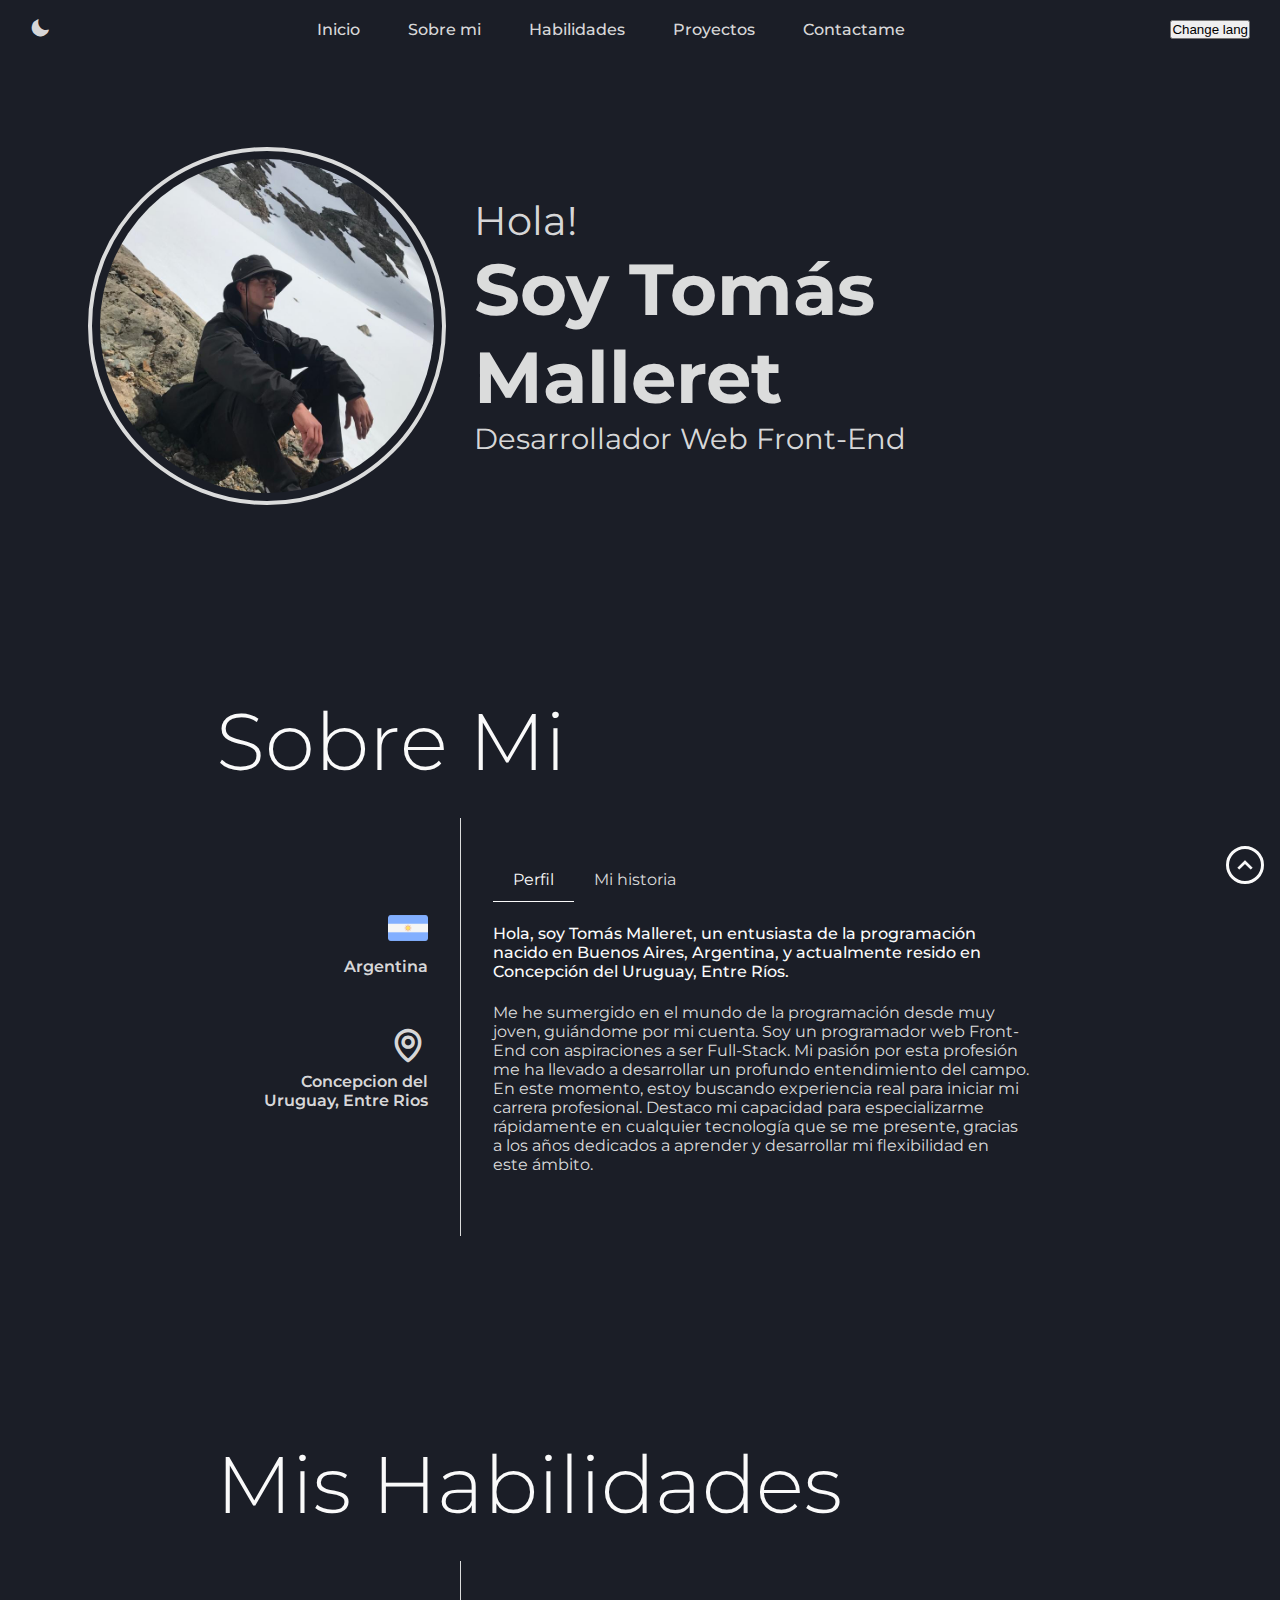
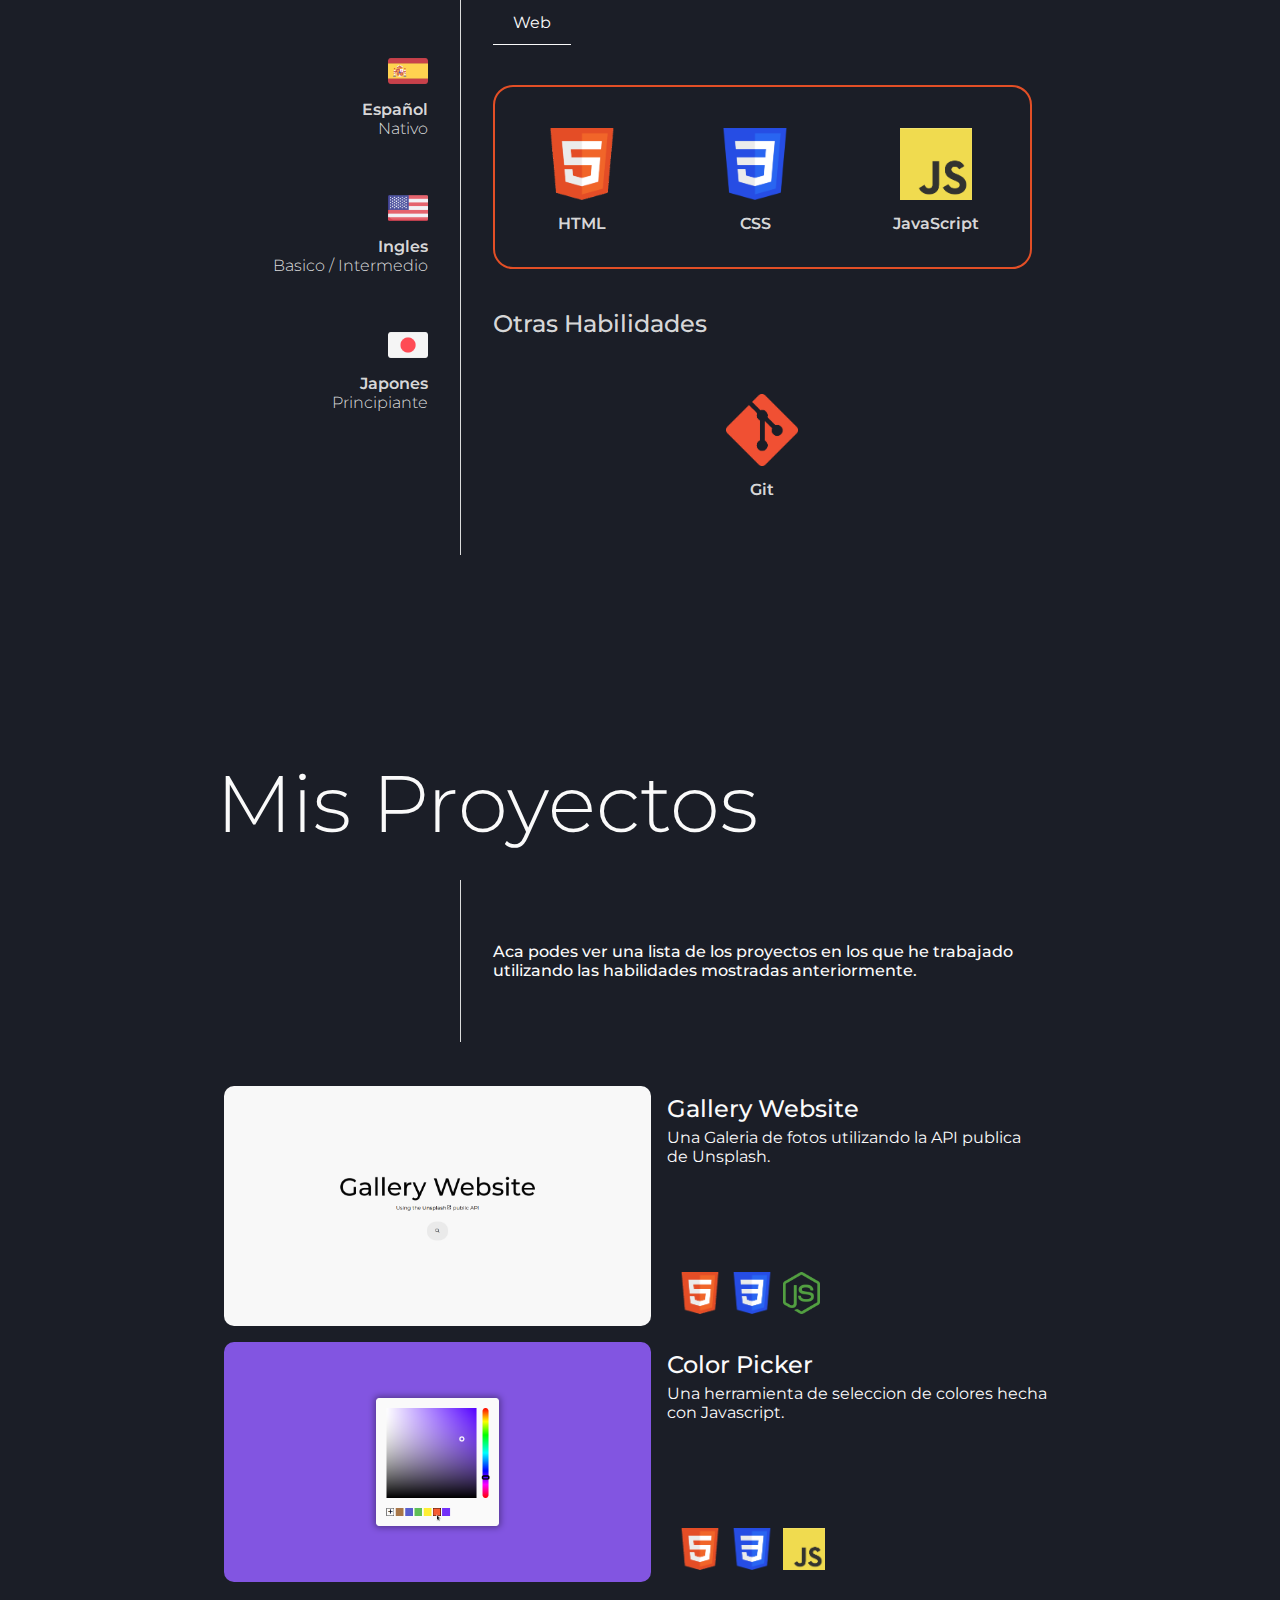
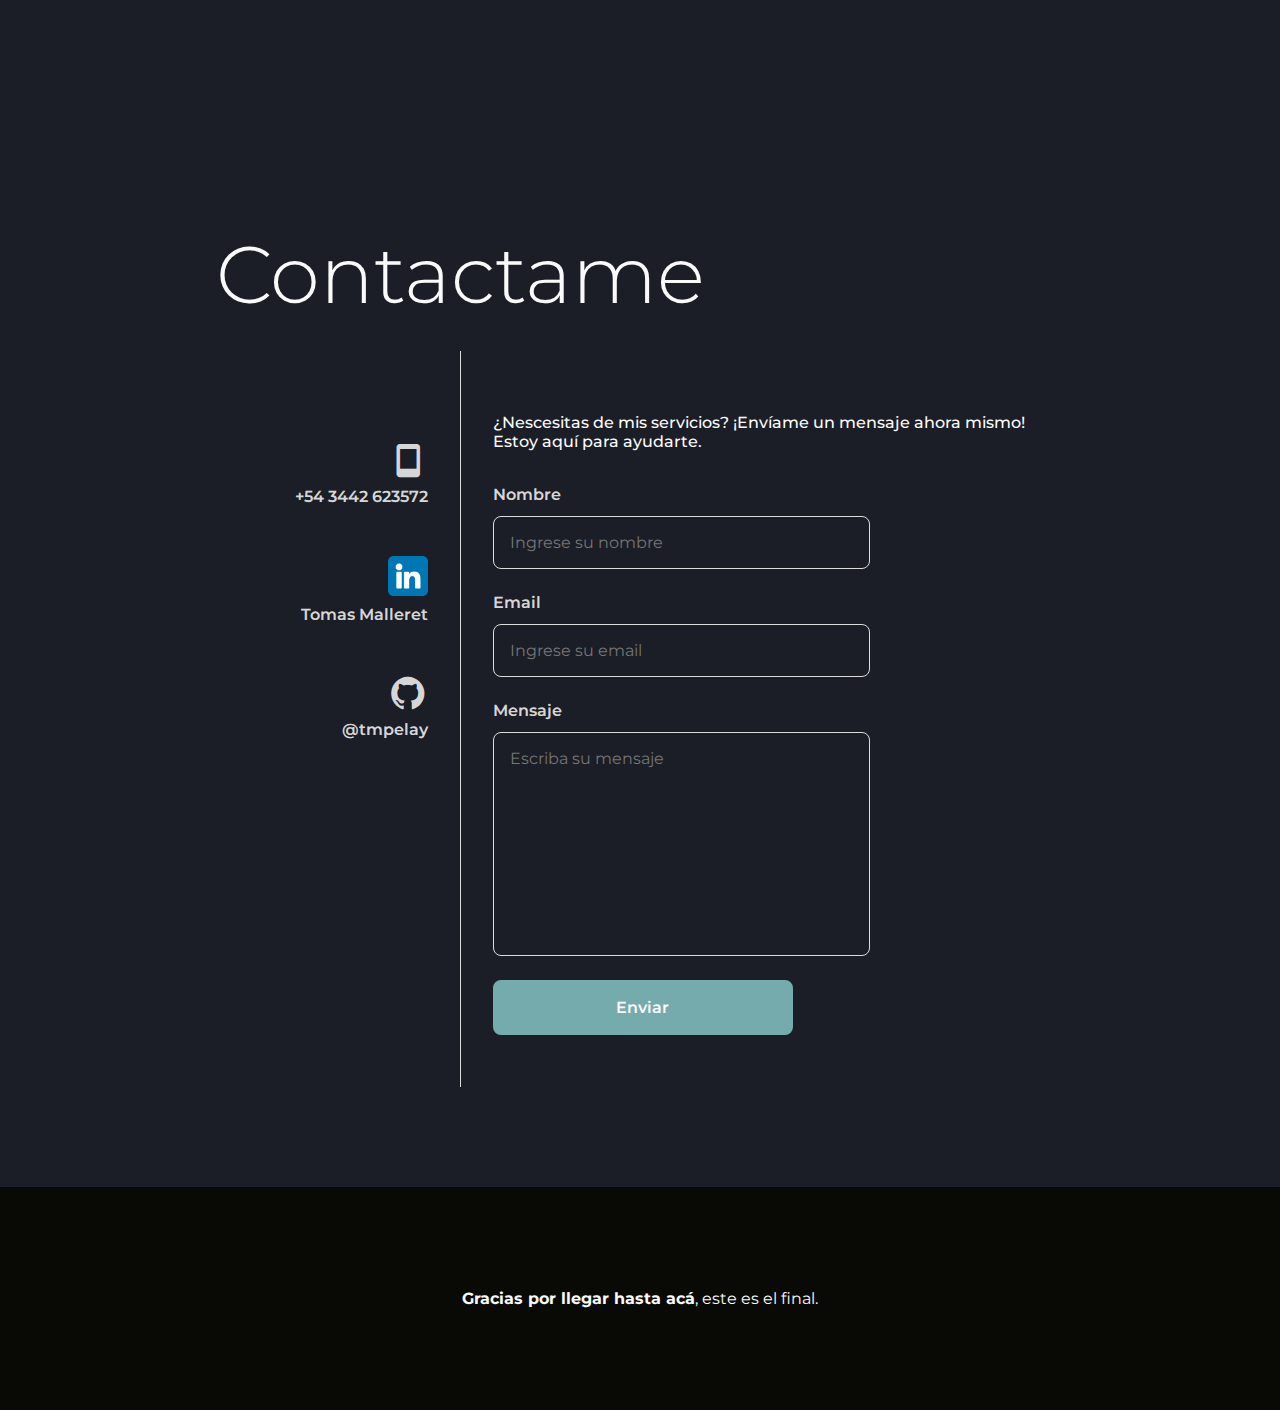
==== index.html @ f8482040 "ligth-dark-theme" ====
<!DOCTYPE html>
<html lang="es">
  <head>
    <meta charset="UTF-8" />
    <meta name="viewport" content="width=device-width, initial-scale=1.0" />
    <link rel="shortcut icon" href="assets/code.png" type="image/x-icon" />
    <link
      href="https://unpkg.com/boxicons@2.1.4/css/boxicons.min.css"
      rel="stylesheet"
    />
    <link rel="preconnect" href="https://fonts.googleapis.com" />
    <link rel="preconnect" href="https://fonts.gstatic.com" crossorigin />
    <link
      href="https://fonts.googleapis.com/css2?family=Roboto:ital,wght@0,100;0,300;0,400;0,500;0,700;0,900;1,100;1,300;1,400;1,500;1,700;1,900&display=swap"
      rel="stylesheet"
    />
    <link
      href="https://fonts.googleapis.com/css2?family=Montserrat:ital,wght@0,100..900;1,100..900&family=Roboto:ital,wght@0,100;0,300;0,400;0,500;0,700;0,900;1,100;1,300;1,400;1,500;1,700;1,900&display=swap"
      rel="stylesheet"
    />
    <link rel="stylesheet" href="css/styles.css" />
    <title>Tomas Malleret | Portfolio</title>
  </head>
  <body>
    <a href="#nav" class="up-button"><i class="bx bx-chevron-up"></i></a>
    <header id="nav" class="header">
      <div class="header__theme">
        <input type="checkbox" id="theme" />
        <label for="theme" class="header__theme-light"
          ><i class="bx bxs-sun"></i
        ></label>
        <label for="theme" class="header__theme-dark"
          ><i class="bx bxs-moon"></i
        ></label>
      </div>
      <div class="nav__wrapper">
        <input type="checkbox" id="open-menu" />
        <label for="open-menu" class="header__nav-menu nav__link" role="button">
          <i class="bx bx-menu"></i>
        </label>
        <nav class="header__nav">
          <ul class="nav__list">
            <li class="nav__item">
              <a href="#main" class="nav__link">Inicio</a>
            </li>
            <li class="nav__item">
              <a href="#about" class="nav__link">Sobre mi</a>
            </li>
            <li class="nav__item">
              <a href="#skills" class="nav__link">Habilidades</a>
            </li>
            <li class="nav__item">
              <a href="#projects" class="nav__link">Proyectos</a>
            </li>
            <li class="nav__item">
              <a href="#contact" class="nav__link">Contactame</a>
            </li>
          </ul>
        </nav>
      </div>
      <button>Change lang</button>
    </header>
    <main id="main" class="home">
      <img src="assets/me.jpeg" alt="Me" />
      <div class="home__wrapper">
        <p class="home__hi">Hola!</p>
        <h1>Soy Tomás Malleret</h1>
        <p class="home__profession">Desarrollador Web Front-End</p>
      </div>
    </main>
    <section id="about" class="section">
      <h2 class="section__title">Sobre Mi</h2>
      <div class="section__wrapper">
        <div class="section__left">
          <div class="section__icon">
            <img src="assets/argentina.png" alt="Argentina" />
            <p class="icon__text">
              <span class="sction__icon-medium">Argentina</span>
            </p>
          </div>
          <div class="section__icon">
            <i class="icon bx bx-map"></i>
            <p class="icon__text">
              <span class="section__icon-medium"
                >Concepcion del Uruguay, Entre Rios</span
              >
            </p>
          </div>
        </div>

        <div class="section__right">
          <div class="about__nav-container">
            <input
              class="about__radio"
              type="radio"
              name="about"
              id="profile"
              checked
            />
            <label class="about__nav-item" for="profile">Perfil</label>
            <input class="about__radio" type="radio" name="about" id="story" />
            <label class="about__nav-item" for="story">Mi historia</label>
            <div class="about__profile-text">
              <p class="important-text">
                Hola, soy Tomás Malleret, un entusiasta de la programación
                nacido en Buenos Aires, Argentina, y actualmente resido en
                Concepción del Uruguay, Entre Ríos.
              </p>
              <p>
                Me he sumergido en el mundo de la programación desde muy joven,
                guiándome por mi cuenta. Soy un programador web Front-End con
                aspiraciones a ser Full-Stack. Mi pasión por esta profesión me
                ha llevado a desarrollar un profundo entendimiento del campo. En
                este momento, estoy buscando experiencia real para iniciar mi
                carrera profesional. Destaco mi capacidad para especializarme
                rápidamente en cualquier tecnología que se me presente, gracias
                a los años dedicados a aprender y desarrollar mi flexibilidad en
                este ámbito.
              </p>
            </div>
            <div class="about__story-text">
              <p class="important-text">
                Nací el 26 de junio de 2004 en Buenos Aires, Argentina, pero mi
                familia se mudó a Entre Ríos, allí estudié en la Escuela de
                Educación Técnica N°2 "Francisco Ramírez", donde nació mi pasión
                por la programación. Comencé a programar por mi cuenta a los 13
                años, inicialmente creando videojuegos. Con el tiempo, me
                adentré en la programación lógica con Java, lo que desarrolló mi
                pensamiento lógico como programador.
              </p>
              <p>
                Aprendí Programación Orientada a Objetos y diversas áreas como
                la programación web, donde conocí HTML, CSS y JavaScript, y más
                tarde aprendí tecnologías como NodeJS y ReactJS para desarrollar
                aplicaciones Full-Stack. También exploré bases de datos SQL y
                noSQL y creé mis primeras APIs. Durante los últimos 7 años, he
                explorado nichos como Python, Inteligencia Artificial, C++, y
                programación de gráficos en tres dimensiones con OpenGL y
                Vulkan.
              </p>
              <p>
                Hoy, con 20 años, siento que la programación es una extensión de
                mí mismo, aunque sé que aún tengo mucho por aprender y estoy
                emocionado por adquirir más experiencia en el futuro.
              </p>
            </div>
          </div>
        </div>
      </div>
    </section>
    <section id="skills" class="section">
      <h2 class="section__title">Mis Habilidades</h2>
      <div class="section__wrapper">
        <div class="section__left">
          <div class="section__icon">
            <img src="assets/spain.png" alt="Spanish" />
            <p class="icon__text">
              <span class="sction__icon-medium">Español</span><br />
              Nativo
            </p>
          </div>
          <div class="section__icon">
            <img src="assets/united-states.png" alt="English" />
            <p class="icon__text">
              <span class="sction__icon-medium">Ingles</span><br />
              Basico / Intermedio
            </p>
          </div>
          <div class="section__icon">
            <img src="assets/japan.png" alt="Japan" />
            <p class="icon__text">
              <span class="sction__icon-medium">Japones</span><br />
              Principiante
            </p>
          </div>
        </div>

        <div class="section__right">
          <div class="skills__nav-container">
            <input
              class="skills__radio"
              type="radio"
              name="skills"
              id="web"
              checked
            />
            <label class="skills__nav-item" for="web">Web</label>
            <div class="skills__web">
              <div class="skills__web-basic">
                <div class="skill__wrapper">
                  <img src="assets/html5-icon.png" alt="HTML icon" />
                  <p>HTML</p>
                </div>
                <div class="skill__wrapper">
                  <img src="assets/css-icon.png" alt="CSS icon" />
                  <p>CSS</p>
                </div>
                <div class="skill__wrapper">
                  <img src="assets/javascript-icon.png" alt="JavaScript icon" />
                  <p>JavaScript</p>
                </div>
              </div>
            </div>
          </div>
          <div class="skills__other">
            <h2 class="skills__other-title">Otras Habilidades</h2>
            <div class="skills__other-icons">
              <div class="skill__wrapper">
                <img src="assets/git-icon.png" alt="Git icon" />
                <p>Git</p>
              </div>
            </div>
          </div>
        </div>
      </div>
    </section>
    <section id="projects" class="section">
      <h2 class="section__title">Mis Proyectos</h2>
      <div class="section__wrapper">
        <div class="section__left"></div>
        <div class="section__right">
          <p class="important-text">
            Aca podes ver una lista de los proyectos en los que he trabajado
            utilizando las habilidades mostradas anteriormente.
          </p>
        </div>
      </div>
      <div class="section__projects">
        <a href="https://gallery-website-m2kp.onrender.com/" target="_blank">
          <div class="project__card">
            <img src="assets/gallery-website.png" alt="ColorPicker" />
            <div class="project__card-info">
              <div class="project__card-wrapper">
                <h3>Gallery Website</h3>
                <p>
                  Una Galeria de fotos utilizando la API publica de Unsplash.
                </p>
              </div>
              <div class="project__card-skills">
                <img src="assets/html5-icon.png" alt="HTML" />
                <img src="assets/css-icon.png" alt="CSS" />
                <img src="assets/node-icon.png" alt="NodeJS" />
              </div>
            </div>
          </div>
        </a>
        <a href="https://tmpelay.github.io/color-picker/" target="_blank">
          <div class="project__card">
            <img src="assets/color-picker.png" alt="ColorPicker" />
            <div class="project__card-info">
              <div class="project__card-wrapper">
                <h3>Color Picker</h3>
                <p>
                  Una herramienta de seleccion de colores hecha con Javascript.
                </p>
              </div>
              <div class="project__card-skills">
                <img src="assets/html5-icon.png" alt="HTML" />
                <img src="assets/css-icon.png" alt="CSS" />
                <img src="assets/javascript-icon.png" alt="JavaScript" />
              </div>
            </div>
          </div>
        </a>
      </div>
    </section>
    <section id="contact" class="section">
      <h2 class="section__title">Contactame</h2>
      <div class="section__wrapper">
        <div class="section__left">
          <div class="section__icon">
            <i class="icon bx bx-mobile"></i>
            <p class="icon__text"><span>623572 3442 54+</span></p>
          </div>
          <div class="section__icon">
            <img src="assets/linkedin.png" alt="Linkedin" />
            <a
              href="https://www.linkedin.com/in/tomas-malleret-11015b268/"
              target="_blank"
            >
              <p class="icon__text"><span>Tomas Malleret</span></p>
            </a>
          </div>
          <div class="section__icon">
            <i class="icon bx bxl-github"></i>
            <a href="https://github.com/tmpelay">
              <p class="icon__text"><span>tmpelay@</span></p>
            </a>
          </div>
        </div>
        <div class="section__right">
          <p class="important-text">
            ¿Nescesitas de mis servicios? ¡Envíame un mensaje ahora mismo! Estoy
            aquí para ayudarte.
          </p>
          <form
            class="contact__form"
            action="https://api.web3forms.com/submit"
            method="POST"
          >
            <input
              type="hidden"
              name="access_key"
              value="5862808e-0683-44ae-aeec-4cb5aad497bb"
            />
            <input
              type="hidden"
              name="redirect"
              value="https://tmpelay.github.io/web-portfolio/thanks.html"
            />
            <label for="name">Nombre</label>
            <input
              name="name"
              type="text"
              id="name"
              placeholder="Ingrese su nombre"
              required
            />
            <label for="email">Email</label>
            <input
              name="email"
              type="email"
              id="email"
              placeholder="Ingrese su email"
              required
            />
            <label for="message">Mensaje</label>
            <textarea
              name="message"
              id="message"
              placeholder="Escriba su mensaje"
              rows="10"
              required
            ></textarea>
            <input type="submit" value="Enviar" />
          </form>
        </div>
      </div>
    </section>
    <footer class="footer">
      <p><b>Gracias por llegar hasta acá</b>, este es el final.</p>
    </footer>
    <script src="script.js"></script>
  </body>
</html>
---- css/styles.css ----
:root {
  --primary-background: #1b1e27;
  --secondary-background: #2c2b36;
  --primary-foreground: #fafafa;
  --secondary-foreground: #eaeaeaee;
  --color-1: #76abaeff;
}

* {
  margin: 0;
  padding: 0;
  box-sizing: border-box;
}

html {
  scroll-behavior: smooth;
}

body {
  font-family: Montserrat, Roboto, sans-serif;
  background-color: var(--primary-background);
  color: var(--secondary-foreground);
  font-size: 16px;
  font-weight: 400;
}

h1,
h2 {
  text-wrap: balance;
}

p {
  text-wrap: pretty;
  margin: 22px 0;
}

.important-text {
  color: var(--primary-foreground);
  font-weight: 500;
}

.up-button {
  display: block;
  font-size: 2em;
  position: fixed;
  width: 38px;
  height: 38px;
  border: 3px solid var(--primary-foreground);
  border-radius: 50%;
  right: 16px;
  bottom: 16px;
  color: var(--primary-foreground);
  transition: color 0.2s, background-color 0.2s;
}

.up-button:hover {
  color: var(--primary-background);
  background-color: var(--primary-foreground);
}

/* -- HEADER SECTION -- */

.header {
  display: flex;
  justify-content: space-between;
  align-items: center;
  padding: 0 30px;
}

.header__theme input {
  display: none;
}

.header__theme-light,
.header__theme-dark {
  cursor: pointer;
  font-size: 1.3em;
}

.header__theme input:checked ~ .header__theme-light {
  display: block;
}

.header__theme input:checked ~ .header__theme-dark {
  display: none;
}

.header__theme-light {
  display: none;
}

.nav__wrapper {
  display: flex;
  align-items: center;
  justify-content: center;
}

.nav__wrapper input,
.nav__wrapper label {
  display: none !important;
}

.nav__wrapper input:checked ~ .header__nav {
  display: flex;
}

.nav__list {
  display: flex;
  list-style: none;
}

.nav__link {
  display: inline-block;
  padding: 20px 24px;
  text-decoration: none;
  color: var(--secondary-foreground);
  font-size: 0.98em;
  font-weight: 500;
  transition: color 0.2s, background-color 0.2s;
}

.nav__link:hover {
  color: inherit;
  background-color: var(--secondary-background);
}

/* -- NAV QUERIES -- */

@media screen and (max-width: 800px) {
  .header__nav {
    position: absolute;
    top: 58px;
    display: none;
    width: 100%;
    background-color: var(--primary-background);
  }

  .nav__wrapper {
    flex-direction: column;
  }

  .nav__wrapper label {
    display: block !important;
    text-align: center;
  }

  .nav__list {
    flex-direction: column;
    align-items: center;
    width: 100%;
  }

  .nav__item {
    width: 100%;
  }

  .nav__link {
    width: 100%;
    text-align: center;
  }
}

/* -- MAIN SECTION -- */

.home {
  padding: 100px;
  display: flex;
  justify-content: center;
  gap: 40px;
  align-items: center;
}

.home img {
  width: 32%;
  min-width: 300px;
  border-radius: 50%;
  outline-width: 4px;
  outline-offset: 8px;
  outline-color: var(--secondary-foreground);
  outline-style: solid;
}

.home__hi {
  font-size: 2.5em;
  font-weight: 400;
  margin: 0;
}

.home__profession {
  font-size: 1.8em;
  font-weight: 400;
  margin: 0;
}

h1 {
  font-size: 4.5em;
  text-wrap: balance;
  overflow: hidden;
}

/* -- HOME QUERIES -- */

@media screen and (max-width: 900px) {
  .home {
    flex-direction: column;
  }
}

@media screen and (max-width: 640px) {
  .home__wrapper {
    text-align: center;
  }
}

/* -- SECTION STYLE --*/

.section {
  max-width: 880px;
  margin: auto;
  display: flex;
  flex-direction: column;
  justify-content: center;
  padding: 100px 16px;
}

.section__title {
  font-size: 5em;
  font-weight: 300;
  margin-bottom: 28px;
  color: var(--primary-foreground);
}

.section__wrapper {
  display: flex;
  justify-content: center;
}

.section__left {
  direction: rtl;
  flex: 1;
  padding: 40px 32px;
}

.section__right {
  flex: 3;
  padding: 40px 32px;
  border-left: 1.5px solid var(--secondary-foreground);
}

.section__icon {
  margin: 50px 0;
}

.section__icon p {
  font-weight: 300;
}

.section__icon p span {
  font-weight: 600;
}

.icon {
  font-size: 2.5em;
}

.section__icon img {
  height: 2.5em;
}

.icon__text {
  margin: 5px 0;
  font-weight: 600;
}

/* -- SECTION QUERIES -- */

@media screen and (max-width: 640px) {
  .section {
    gap: 2px;
  }

  .section__wrapper {
    flex-direction: column-reverse;
    align-items: center;
    gap: 0;
  }

  .section__title,
  .skills__other-title,
  .section__icon {
    text-align: center;
  }

  .section__title {
    font-size: 3.5em;
    margin-bottom: 0;
  }

  .section__divider {
    display: none;
  }

  .section__left {
    padding: 0;
  }

  .section__right {
    border: none;
  }
}

/* -- ABOUT SECTION -- */

.about__nav-container {
  display: flex;
  flex-wrap: wrap;
}

.about__profile-text,
.about__story-text {
  display: none;
}

.about__radio {
  display: none;
}

.about__nav-item {
  display: inline-block;
  padding: 12px 20px;
  cursor: pointer;
  transition: background-color 0.2s;
}

.about__nav-item:hover {
  background-color: var(--secondary-background);
}

.about__radio:checked + .about__nav-item {
  color: var(--primary-foreground);
  border-bottom: 1px solid var(--primary-foreground);
}

.about__radio:nth-of-type(1):checked ~ .about__profile-text {
  display: block;
}

.about__radio:nth-of-type(2):checked ~ .about__story-text {
  display: block;
}

/* -- SKILLS SECTION -- */

.skills__nav-container {
  display: flex;
  flex-wrap: wrap;
}

.skills__web {
  display: none;
  width: 100%;
  margin: 10px 0;
}

.skills__radio {
  display: none;
}

.skills__nav-item {
  display: inline-block;
  padding: 12px 20px;
  cursor: pointer;
}

.skills__nav-item:hover {
  background-color: var(--secondary-background);
}

.skills__radio:checked + .skills__nav-item {
  color: var(--primary-foreground);
  border-bottom: 1px solid var(--primary-foreground);
}

.skills__radio:nth-of-type(1):checked ~ .skills__web {
  display: block;
}

.skills__web-basic {
  display: flex;
  justify-content: space-around;
  padding: 25px 0 18px;
  margin: 30px 0;
  position: relative;
  border: 2px solid #e34f26;
  border-radius: 20px;
}

.skills__other-icons {
  display: flex;
  justify-content: center;
  padding-top: 40px;
}

.skill__wrapper {
  text-align: center;
  margin: 16px;
}

.skill__wrapper img {
  height: 72px;
}

.skill__wrapper p {
  margin: 10px 0 0;
  font-weight: 600;
}

.skills__other-title {
  font-weight: 500;
}

/* -- SKILLS QUERIES --*/

@media screen and (max-width: 640px) {
  .skills__web-basic {
    flex-direction: column;
  }
}

/* -- PROJECTS SECTION -- */

.section__projects {
  display: flex;
  flex-direction: column;
  margin: 36px 0;
}

.section__projects a {
  text-decoration: none;
  color: var(--primary-foreground);
}

.projects .section__right p {
  margin: 0;
}

.project__card {
  padding: 8px;
  display: flex;
  gap: 16px;
  border-radius: 16px;
  transition: 0.2s outline-color;
  outline-color: var(--primary-background);
}

.project__card:hover {
  outline-width: 3px;
  outline-color: var(--secondary-foreground);
  outline-style: solid;
}

.project__card img {
  height: 240px;
  border-radius: 10px;
}

.project__card-info {
  display: flex;
  flex-direction: column;
  justify-content: space-between;
}

.project__card-wrapper h3 {
  font-size: 1.5em;
  font-weight: 500;
  margin-top: 8px;
}

.project__card-wrapper p {
  margin: 0;
  margin-top: 5px;
}

.project__card-skills {
  display: flex;
  justify-content: flex-start;
  gap: 10px;
  padding: 12px;
}

.project__card-skills img {
  height: 42px;
  border-radius: 0;
}

/* -- PROJECT QUERIES -- */

@media screen and (max-width: 640px) {
  .section__projects {
    margin: 0;
  }

  .project__card {
    margin: auto;
    max-width: 426px;
    flex-direction: column;
    align-items: center;
    gap: 4px;
  }

  .project__card img {
    max-width: 100%;
    height: auto;
  }

  .project__card-info {
    display: flex;
    gap: 6px;
  }

  .project__card-skills {
    padding: 6px;
  }

  .project__card-skills img {
    height: 32px;
  }
}

/* -- CONTACT SECTION -- */

.contact__form {
  display: flex;
  flex-direction: column;
}

.contact__form label {
  font-weight: 600;
  margin-top: 12px;
}

.contact__form input,
.contact__form textarea {
  width: 70%;
  min-width: 300px;
  background-color: transparent;
  color: var(--secondary-foreground);
  padding: 16px;
  font-size: 1em;
  outline: none;
  border: 1px solid var(--secondary-foreground);
  border-radius: 8px;
  margin: 12px 0;
  font-family: inherit;
  transition: 0.2s background-color;
}

.contact__form textarea {
  resize: none;
}

.contact__form input[type="submit"] {
  background-color: var(--color-1);
  color: var(--primary-foreground);
  width: 40%;
  font-weight: 600;
  cursor: pointer;
  border: 2px solid var(--color-1);
}

.contact__form input[type="submit"]:hover {
  background-color: transparent;
  color: var(--color-1);
}

.section__icon a {
  text-decoration: none;
  color: inherit;
}

/* -- CONTACT QUERIES -- */

@media screen and (max-width: 640px) {
  .contact__form {
    align-items: center;
  }

  .contact__form input,
  .contact__form textarea {
    width: 100%;
  }
}

/* -- FOOTER SECTION -- */

.footer {
  padding: 80px 0;
  background-color: #090a06;
  color: #fafafa;
  display: flex;
  justify-content: space-evenly;
}

/* -- THANKS SECTION -- */

.thanks__container {
  display: flex;
  flex-direction: column;
  height: 95vh;
  margin: auto;
  justify-content: center;
  align-items: center;
}

.thanks__container .icon {
  font-size: 9em;
  color: var(--color-1);
  margin-bottom: 8px;
}

.thanks__title {
  font-size: 3em;
  text-align: center;
}

.thanks__text {
  font-size: 1em;
  margin: 6px 0;
}

.thanks__go-back {
  margin: 16px;
  display: inline-block;
  text-decoration: none;
  padding: 16px 26px;
  background-color: var(--color-1);
  color: var(--primary-foreground);
  font-weight: 600;
  cursor: pointer;
  border: 2px solid var(--color-1);
  border-radius: 8px;
  transition: 0.2s background-color, 02 color;
}

.thanks__go-back:hover {
  background-color: transparent;
  color: var(--color-1);
}
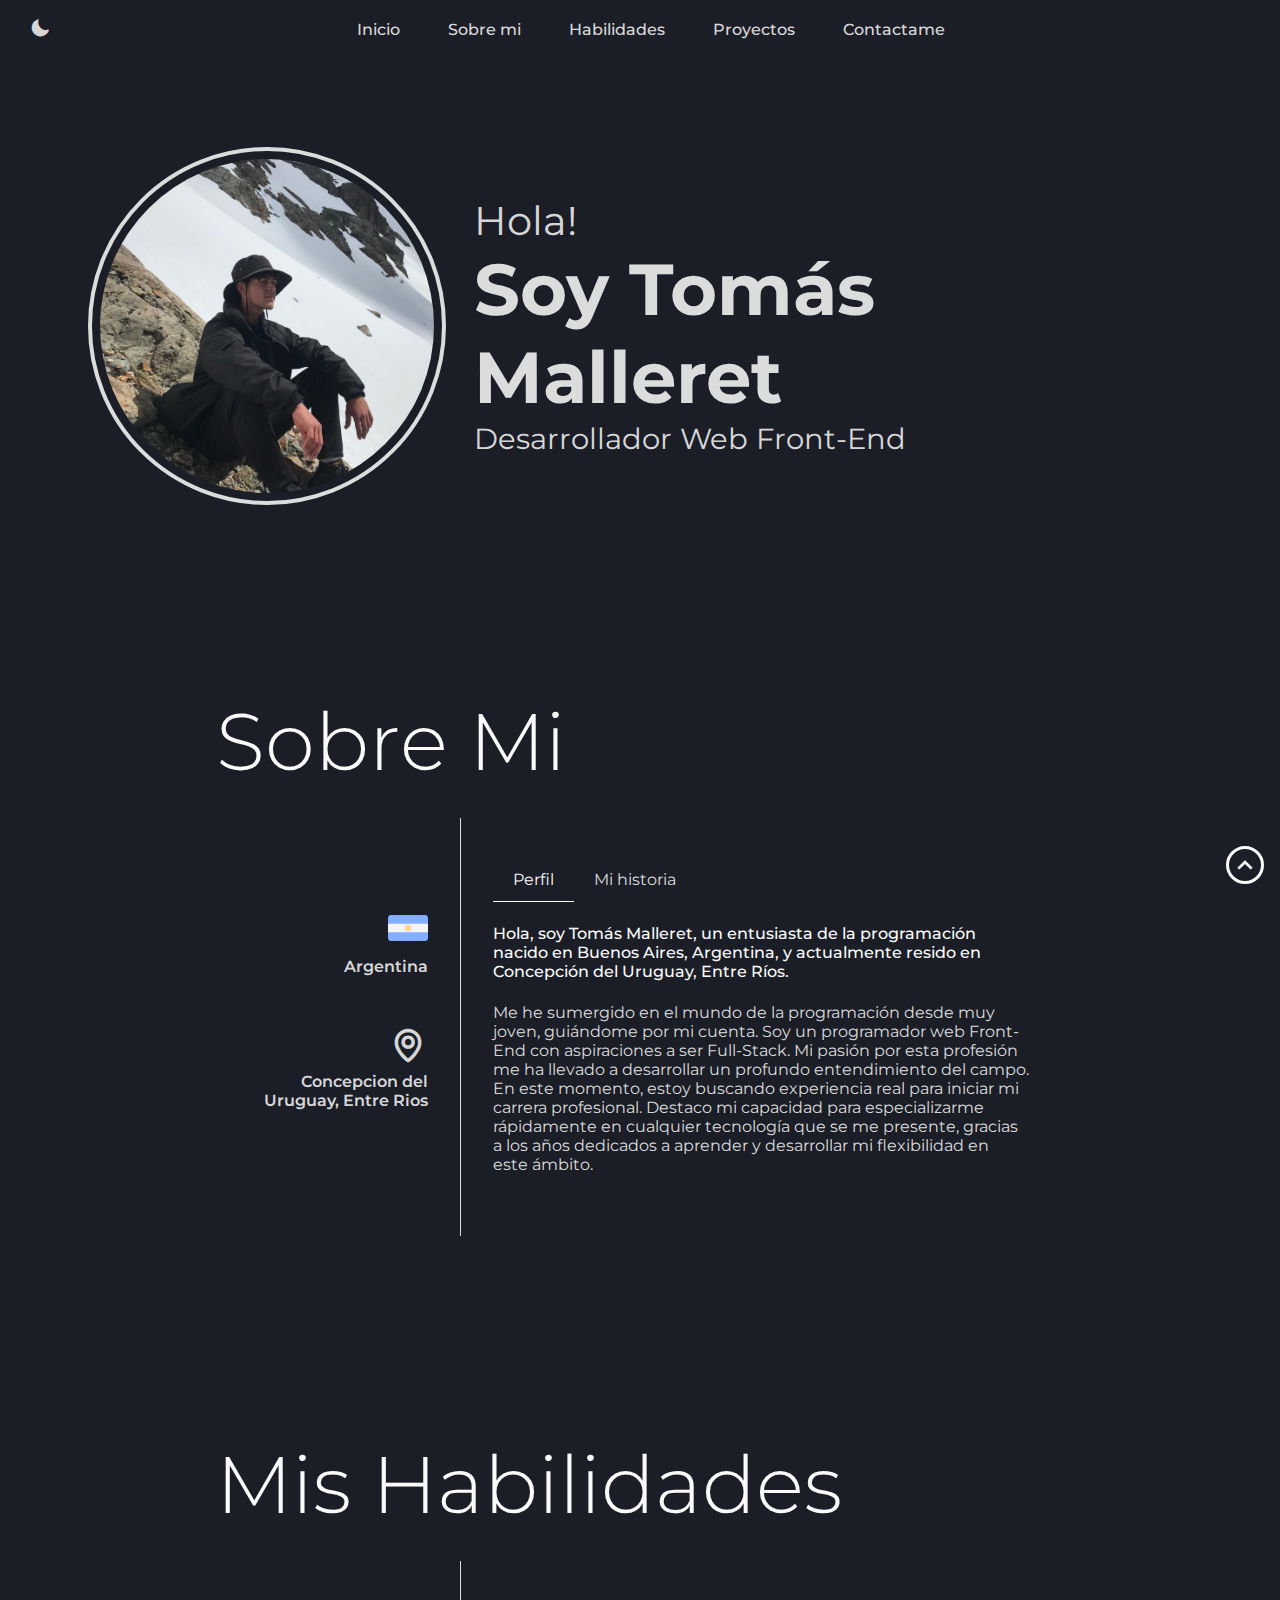
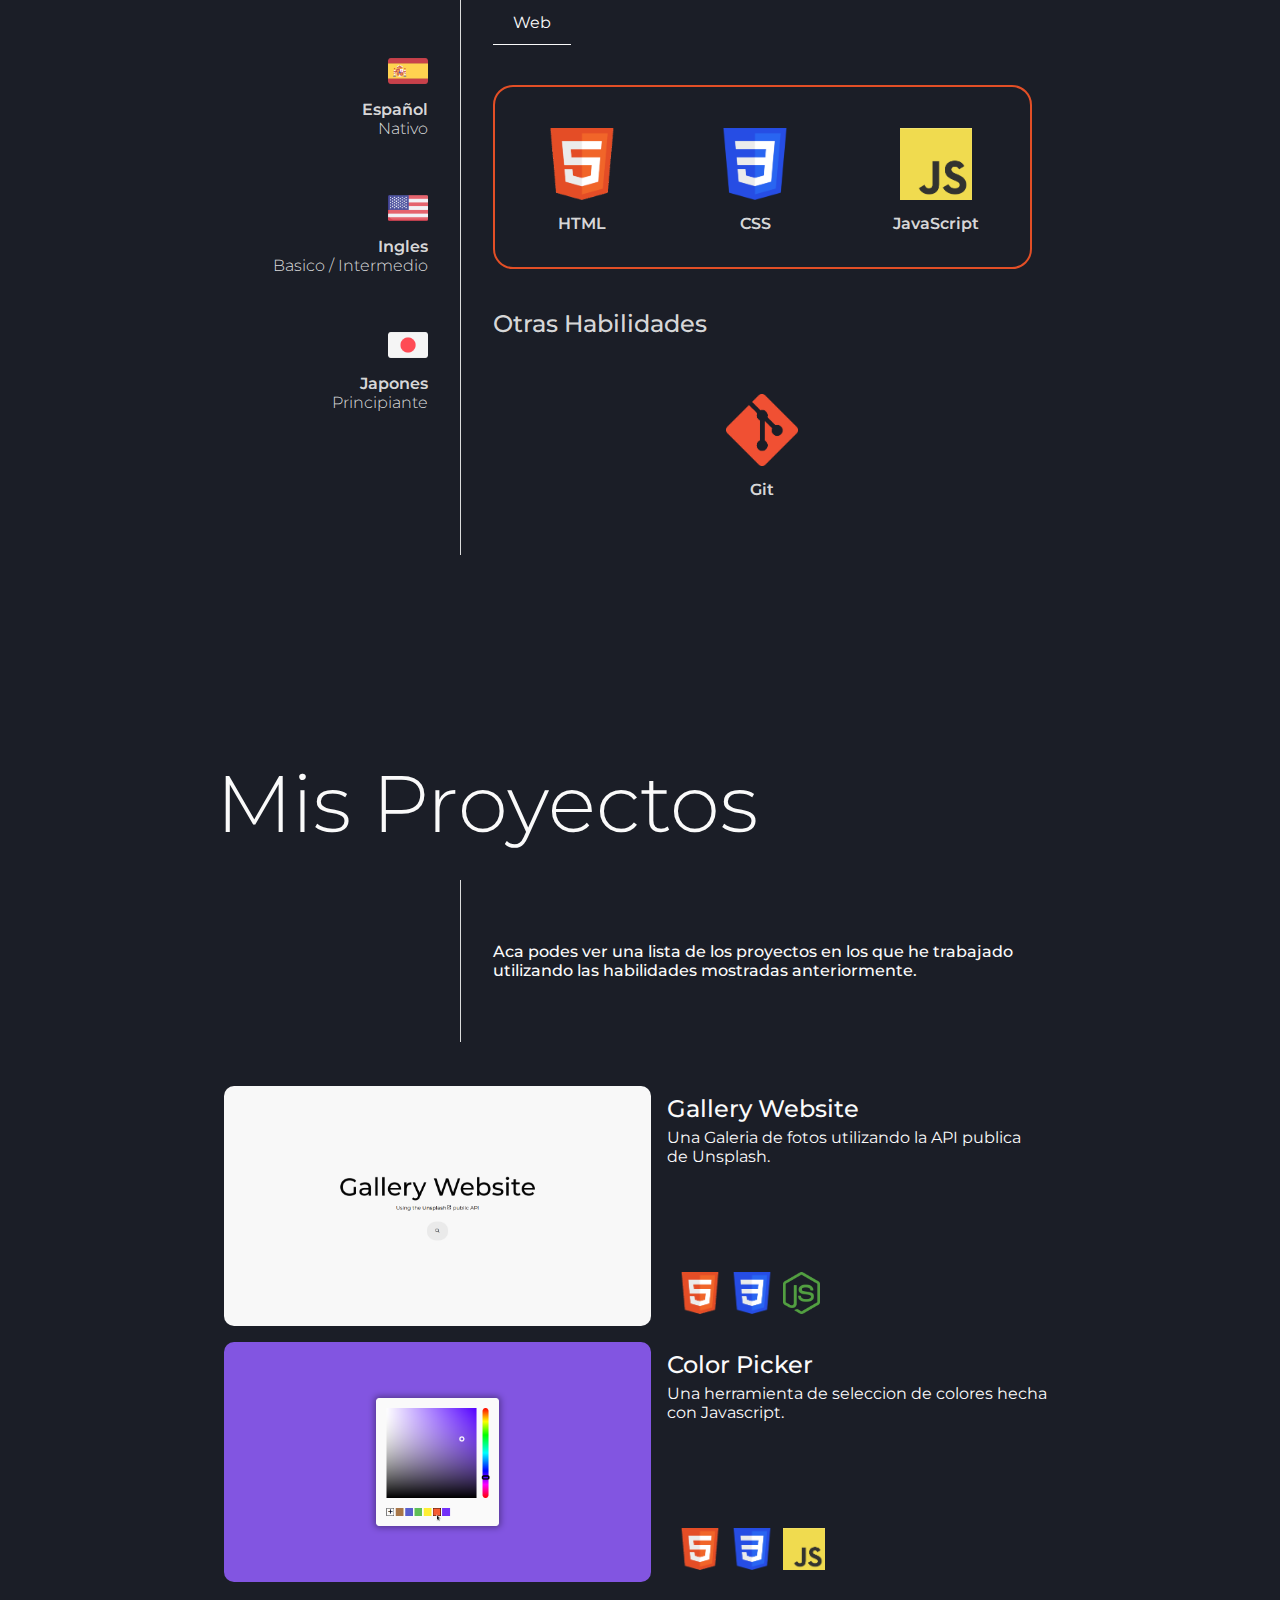
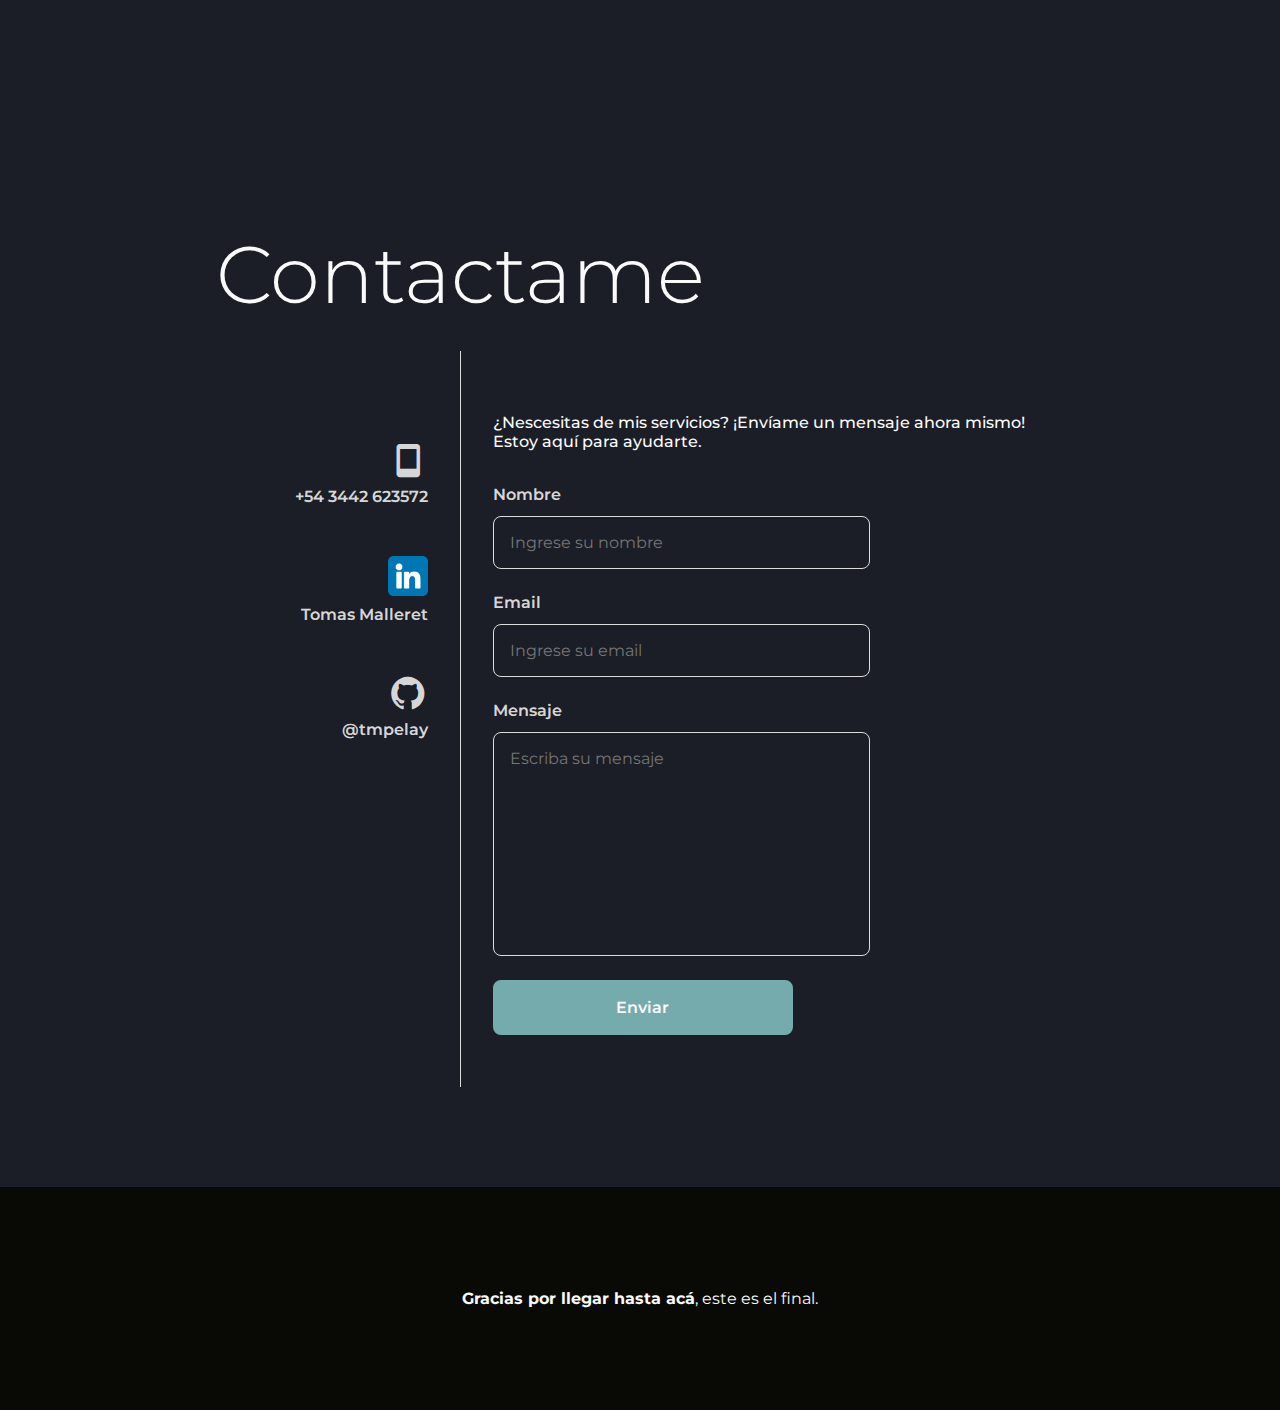
==== commit 8a487a31: "remove-btn" ====
--- a/index.html
+++ b/index.html
@@ -58,7 +58,7 @@
           </ul>
         </nav>
       </div>
-      <button>Change lang</button>
+      <div></div>
     </header>
     <main id="main" class="home">
       <img src="assets/me.jpeg" alt="Me" />
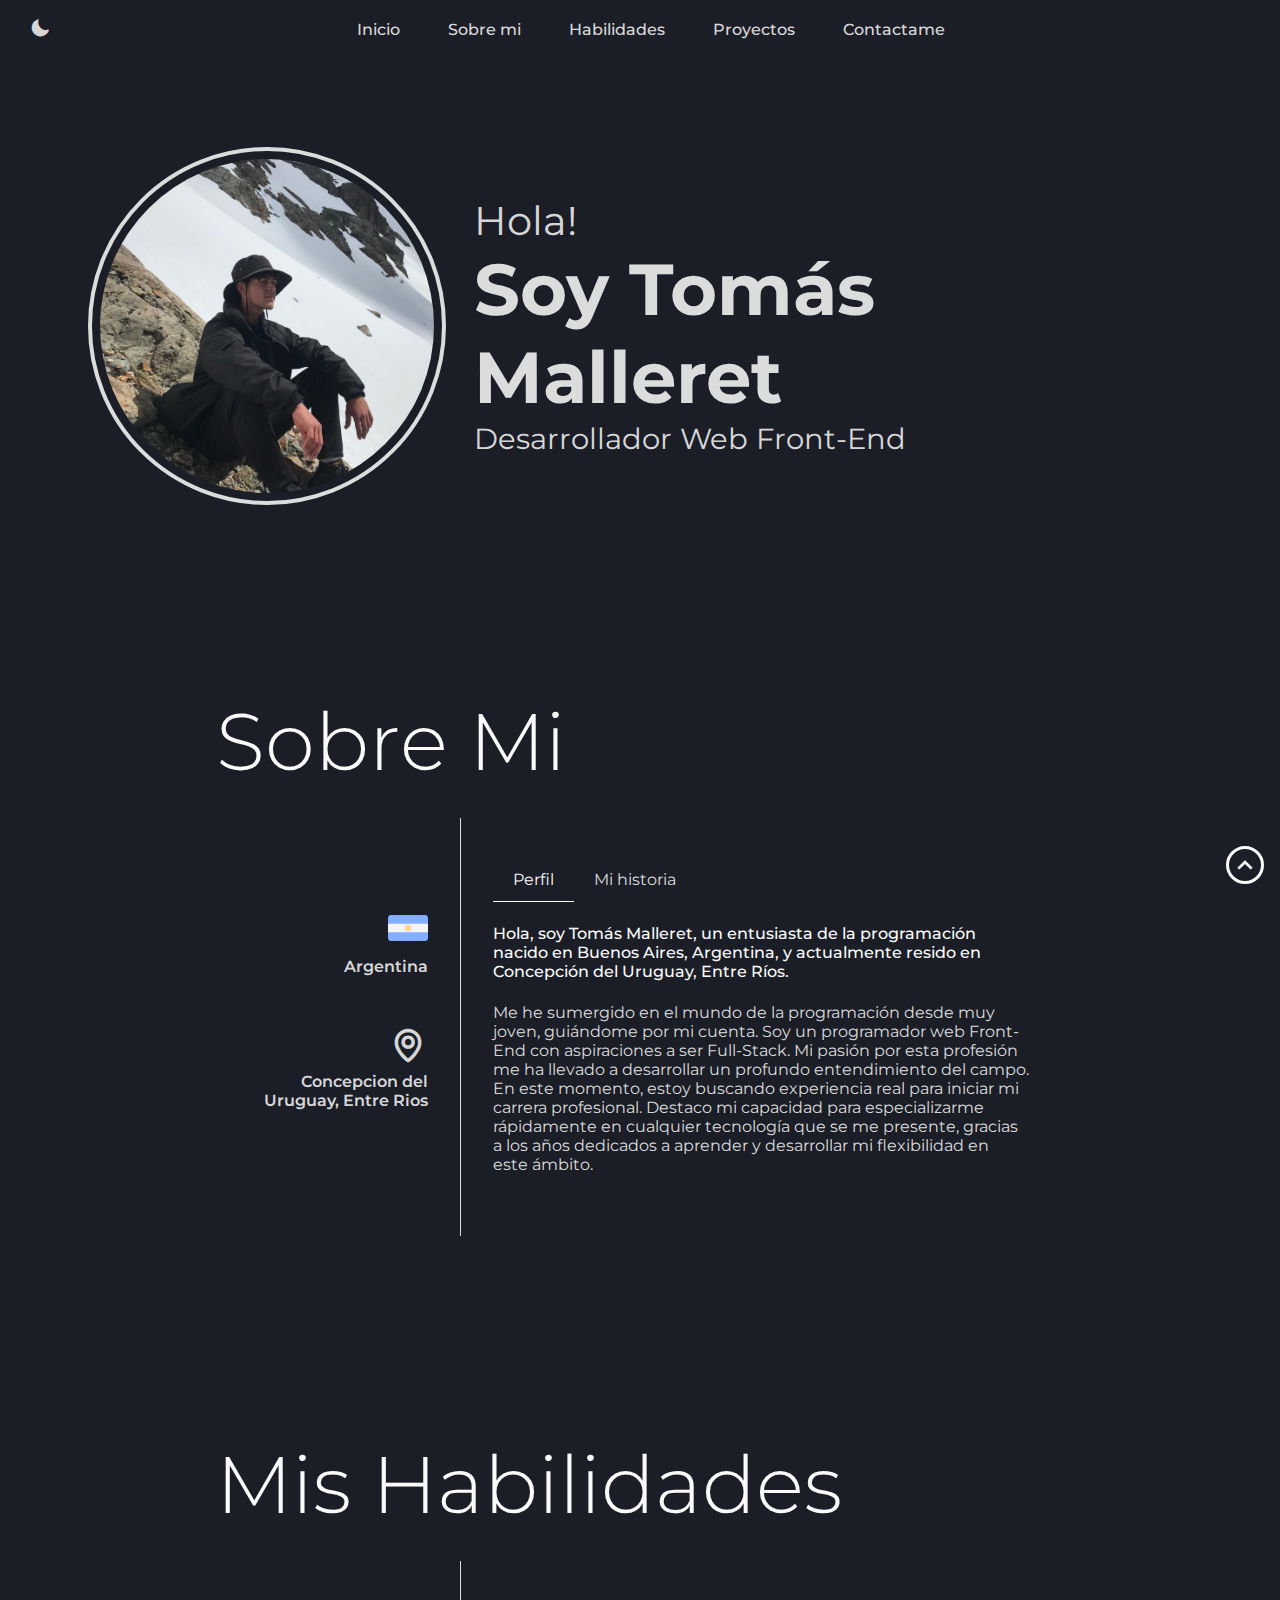
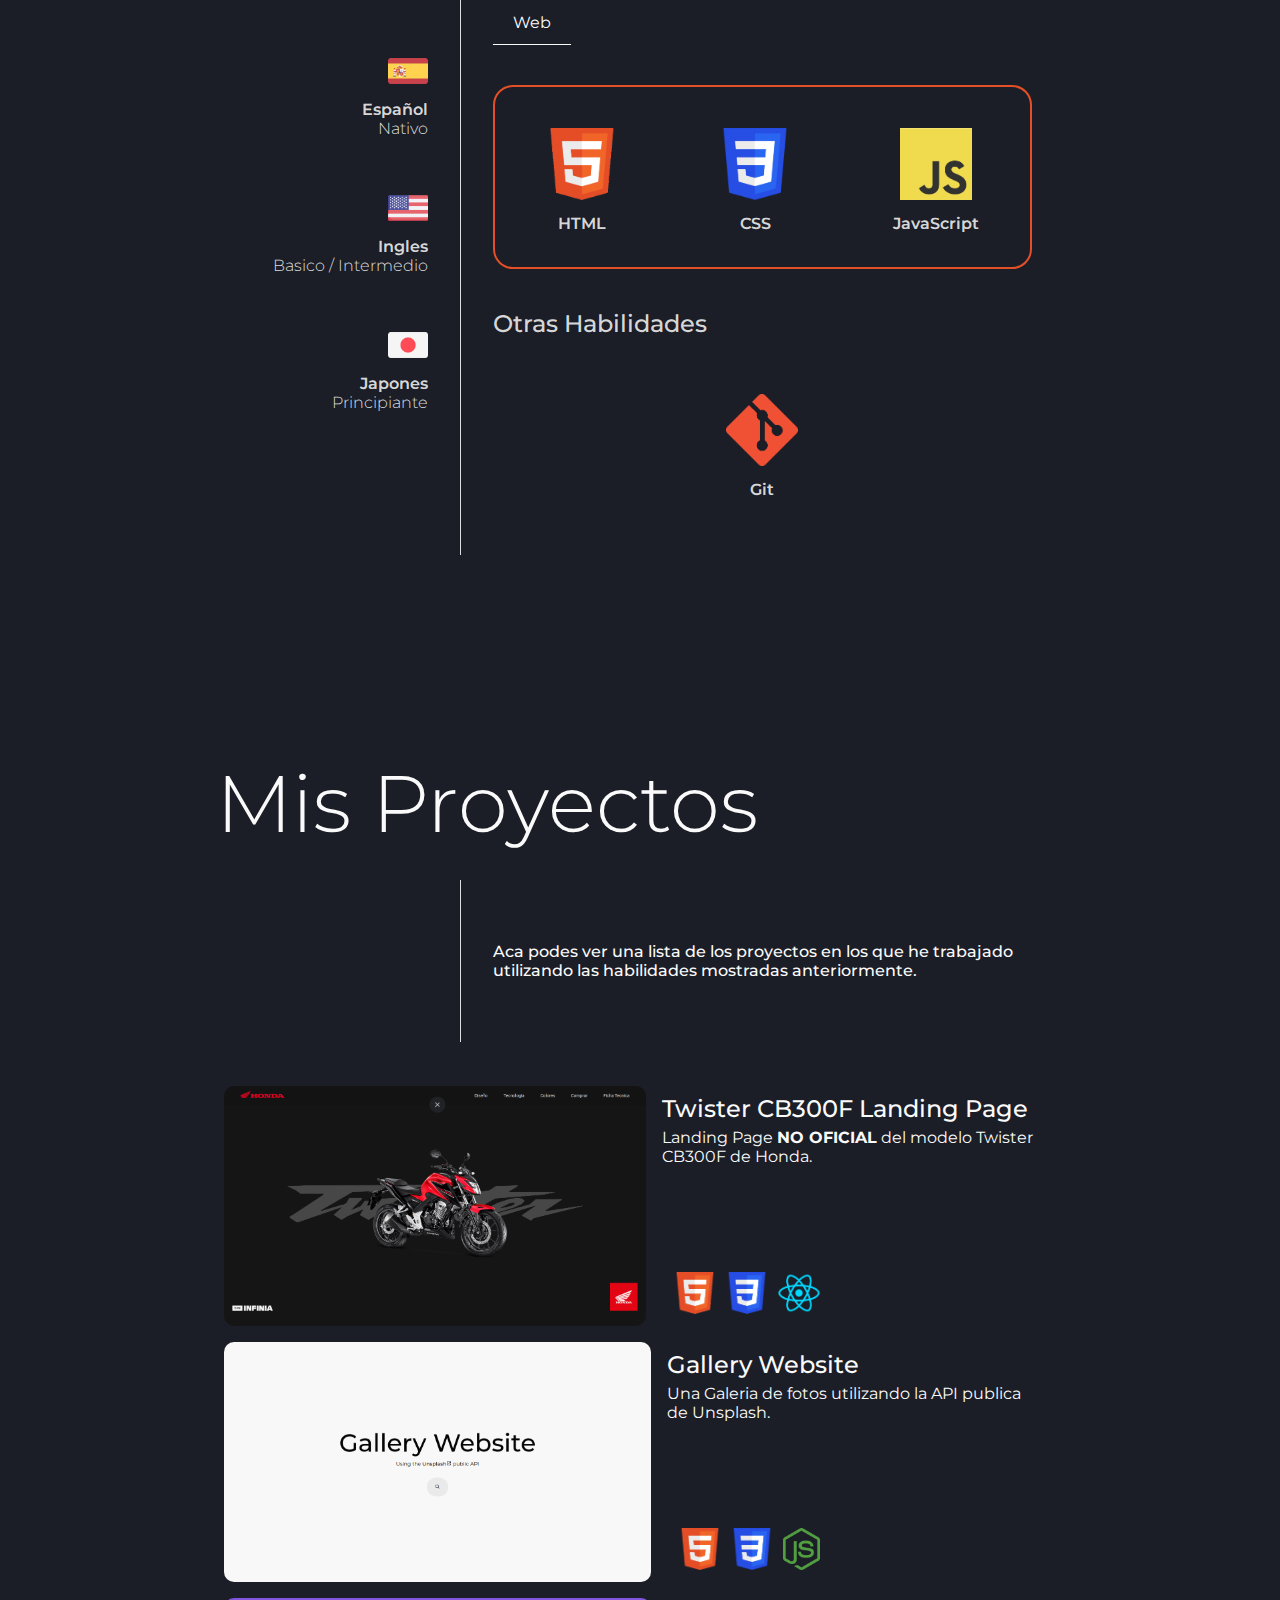
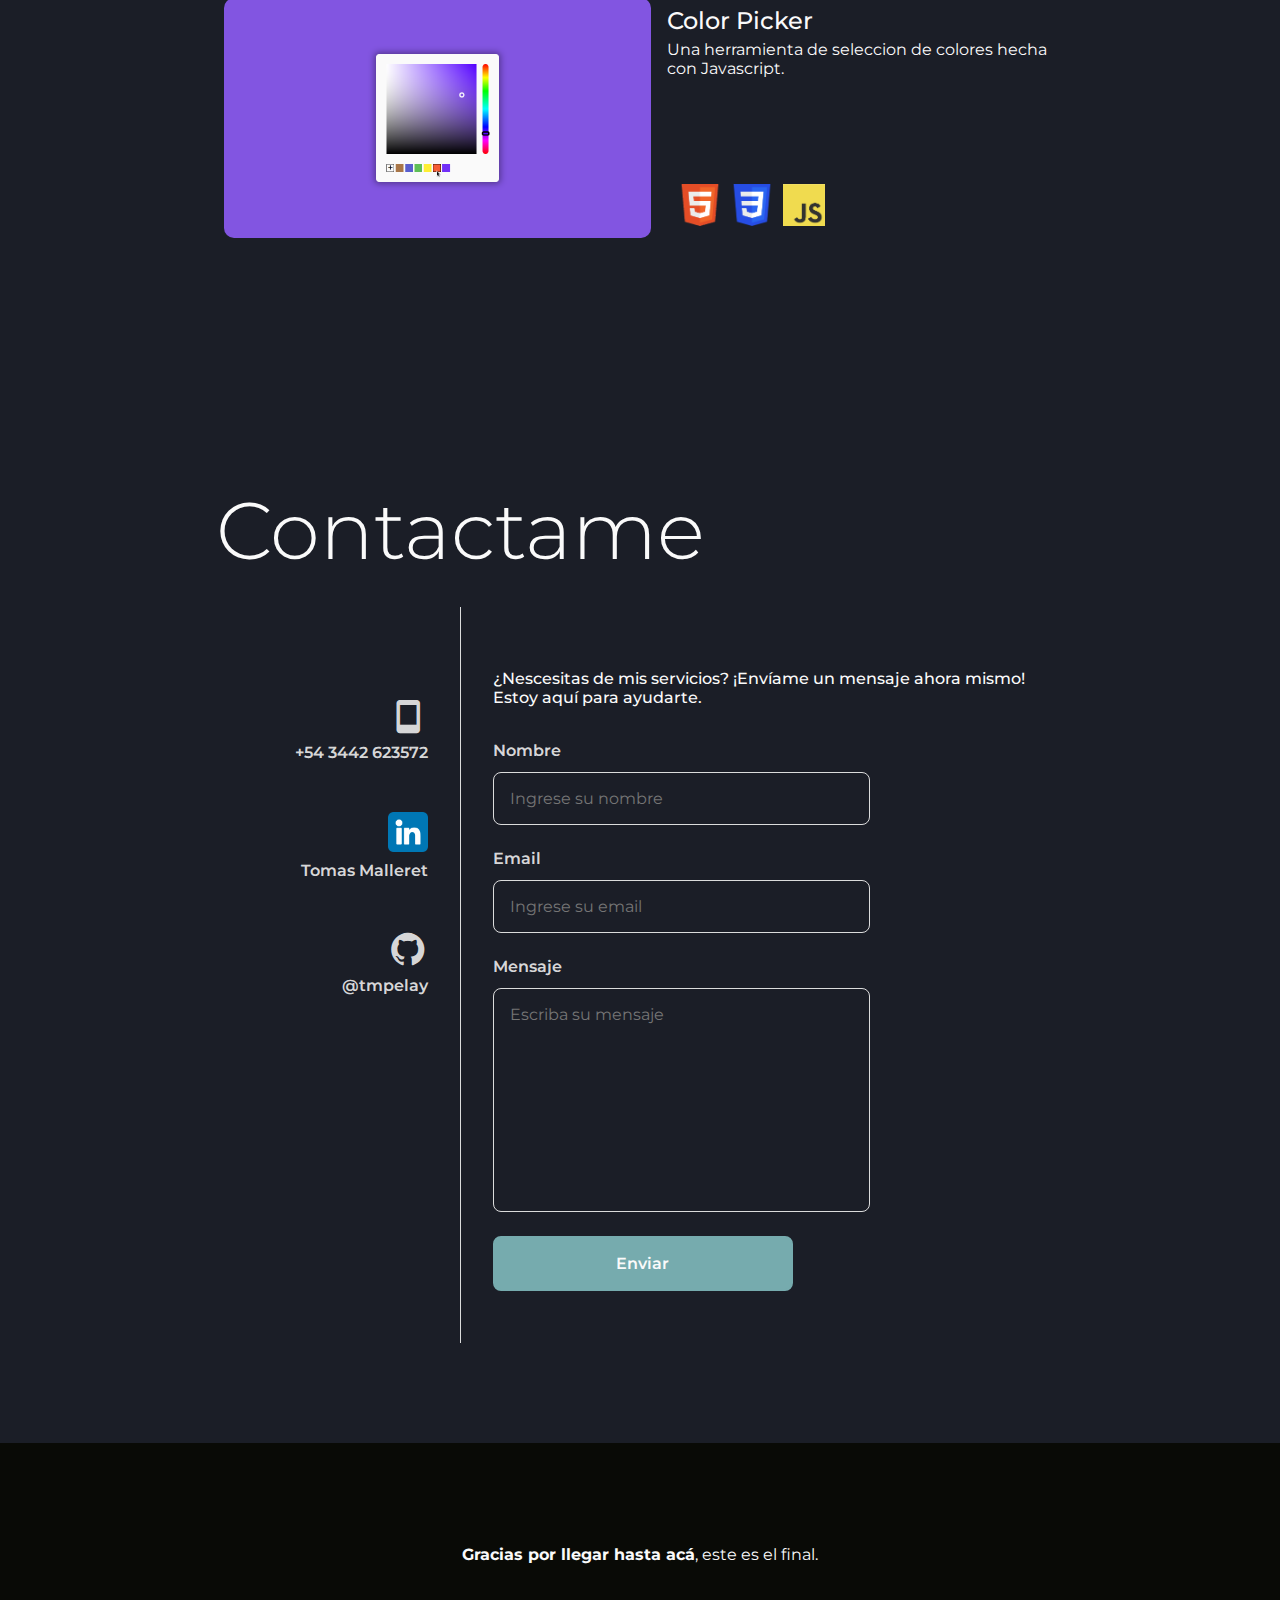
==== commit 46e8f431: "add-twister-project" ====
--- a/index.html
+++ b/index.html
@@ -226,6 +226,28 @@
         </div>
       </div>
       <div class="section__projects">
+        <a
+          href="https://tmpelay.github.io/twister-cb300f-website/"
+          target="_blank"
+        >
+          <div class="project__card">
+            <img src="assets/twister-website.png" alt="TwisterWebsite" />
+            <div class="project__card-info">
+              <div class="project__card-wrapper">
+                <h3>Twister CB300F Landing Page</h3>
+                <p>
+                  Landing Page <b>NO OFICIAL</b> del modelo Twister CB300F de
+                  Honda.
+                </p>
+              </div>
+              <div class="project__card-skills">
+                <img src="assets/html5-icon.png" alt="HTML" />
+                <img src="assets/css-icon.png" alt="CSS" />
+                <img src="assets/react-icon.png" alt="React" />
+              </div>
+            </div>
+          </div>
+        </a>
         <a href="https://gallery-website-m2kp.onrender.com/" target="_blank">
           <div class="project__card">
             <img src="assets/gallery-website.png" alt="ColorPicker" />
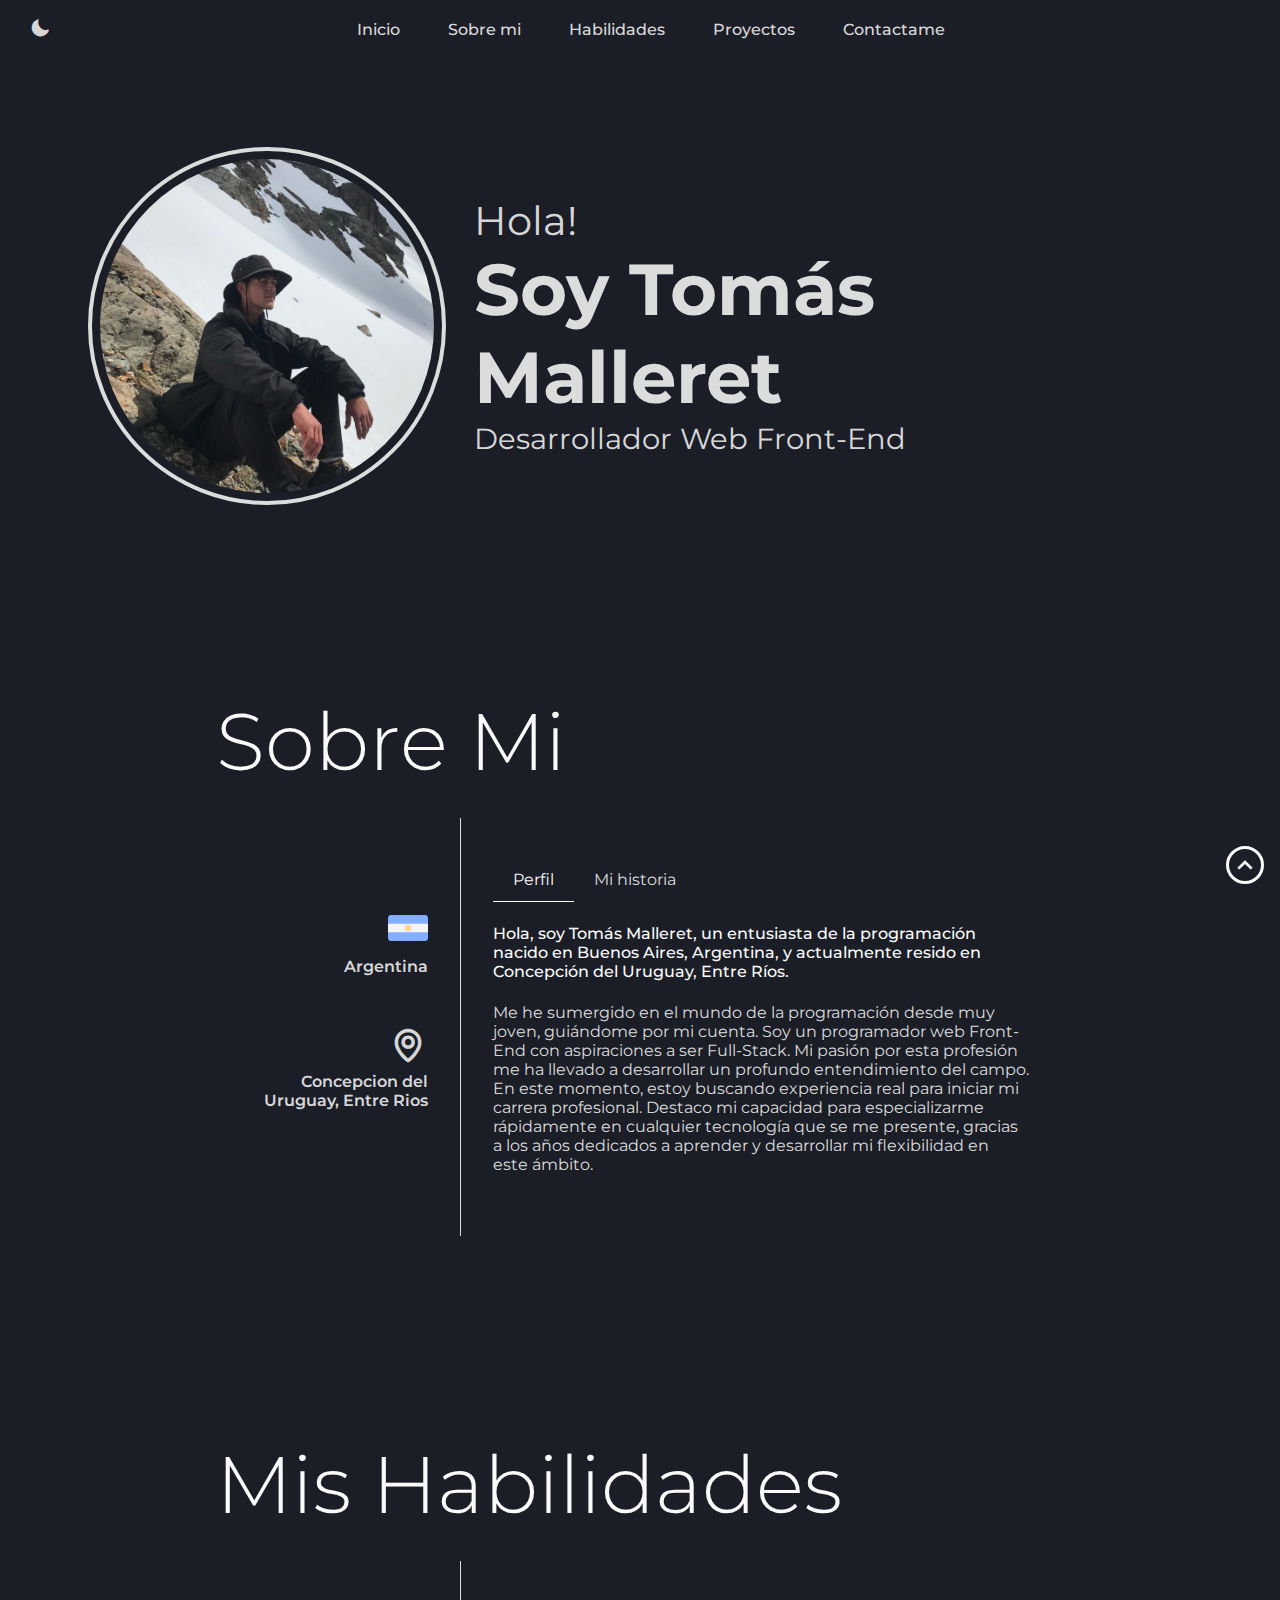
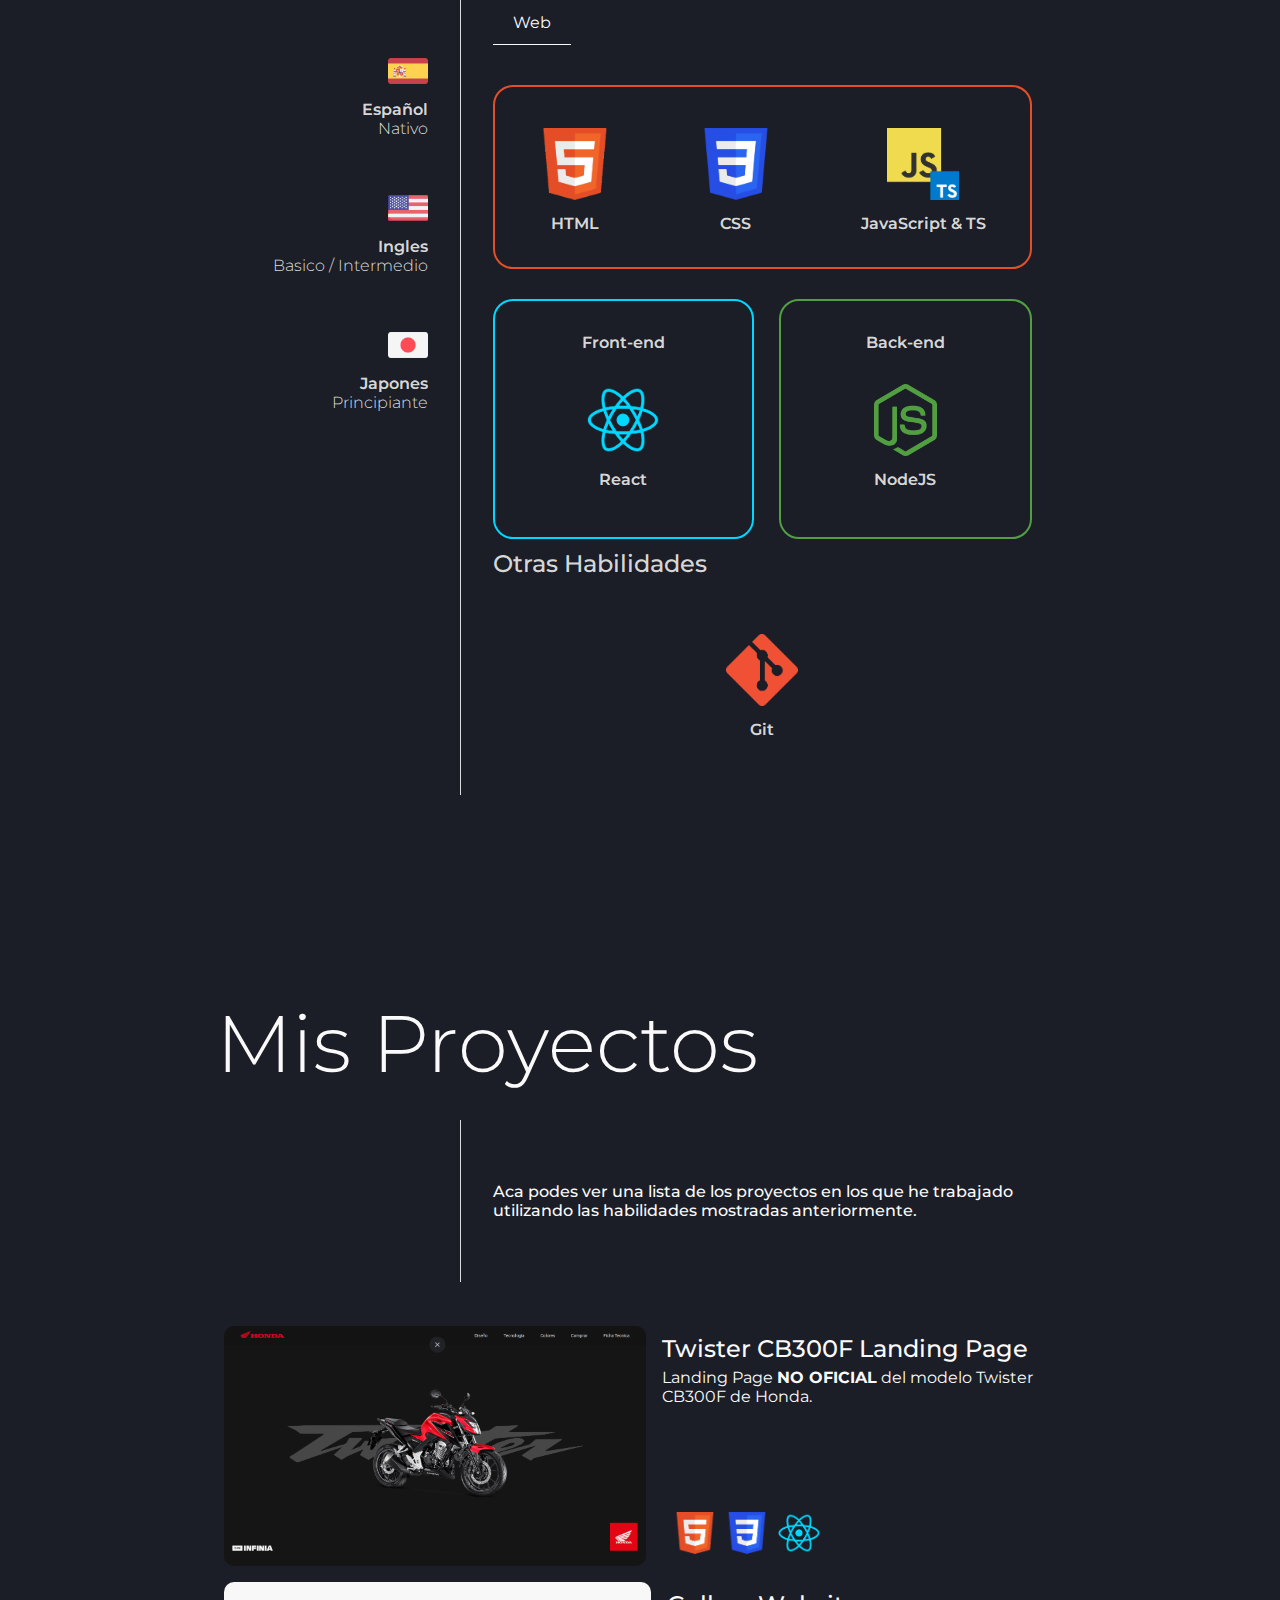
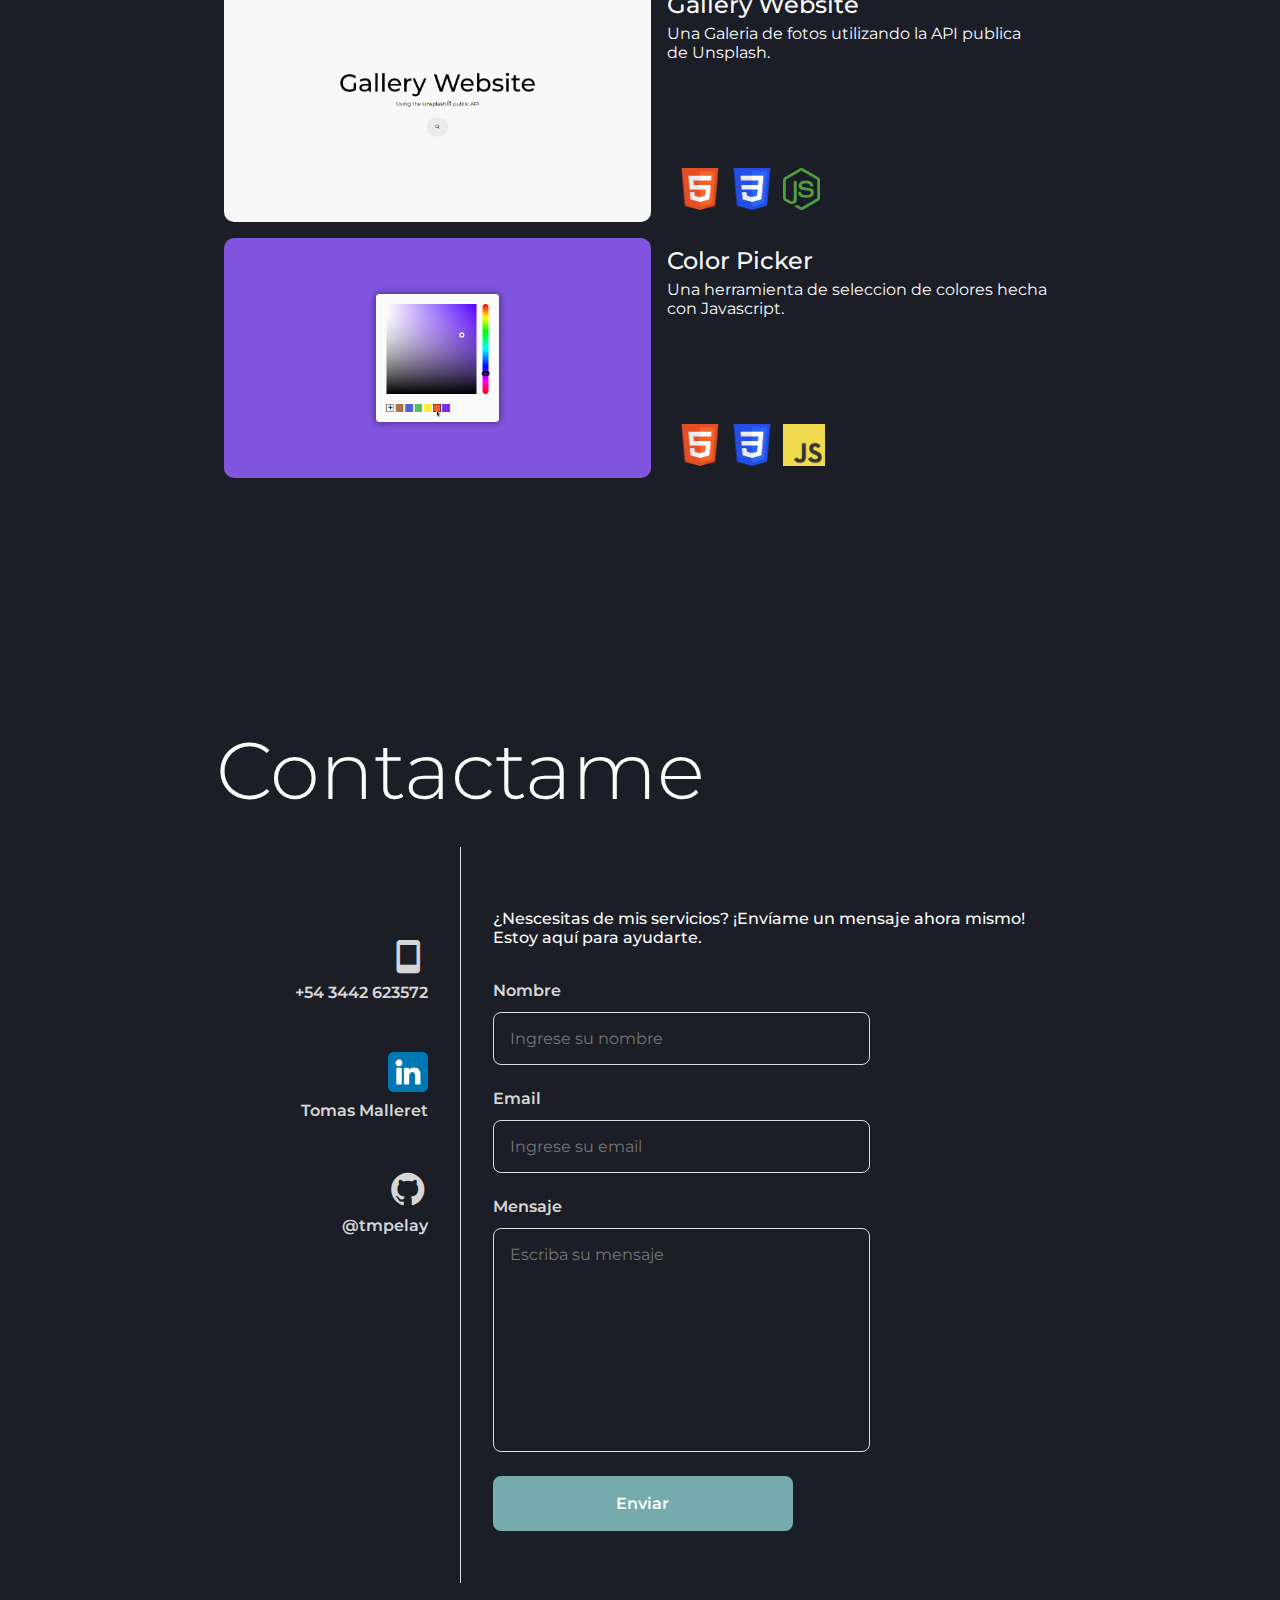
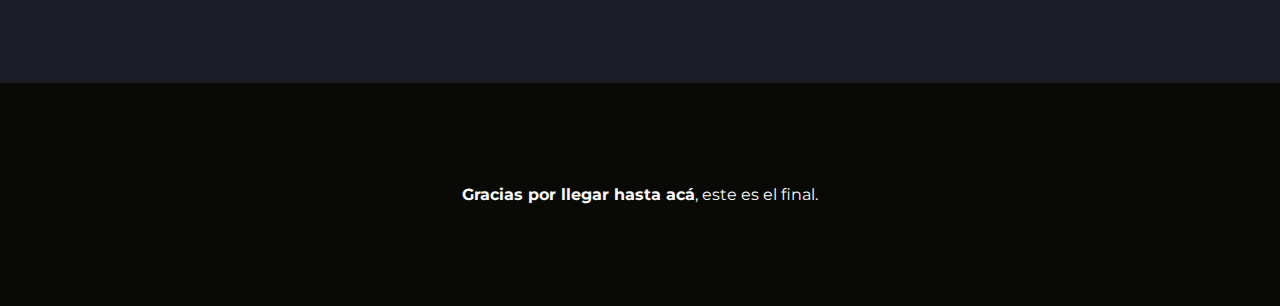
==== commit 71b9aac3: "added-react-node" ====
--- a/index.html
+++ b/index.html
@@ -196,8 +196,27 @@
                   <p>CSS</p>
                 </div>
                 <div class="skill__wrapper">
-                  <img src="assets/javascript-icon.png" alt="JavaScript icon" />
-                  <p>JavaScript</p>
+                  <img
+                    src="assets/js&ts-icon.png"
+                    alt="JavaScript and TypeScript icon"
+                  />
+                  <p>JavaScript & TS</p>
+                </div>
+              </div>
+              <div class="skills__front-back">
+                <div class="front-end">
+                  <p class="skills__title">Front-end</p>
+                  <div class="skill__wrapper">
+                    <img src="assets/react-icon.png" alt="React icon" />
+                    <p>React</p>
+                  </div>
+                </div>
+                <div class="back-end">
+                  <p class="skills__title">Back-end</p>
+                  <div class="skill__wrapper">
+                    <img src="assets/node-icon.png" alt="NodeJS icon" />
+                    <p>NodeJS</p>
+                  </div>
                 </div>
               </div>
             </div>
--- a/css/styles.css
+++ b/css/styles.css
@@ -392,6 +392,32 @@
   margin: 30px 0;
   position: relative;
   border: 2px solid #e34f26;
+  border-radius: 20px;
+}
+
+.skills__front-back {
+  display: flex;
+  flex-wrap: wrap;
+  gap: 25px;
+}
+
+.skills__title {
+  font-weight: 600;
+  text-align: center;
+  margin: 0 0 32px;
+}
+
+.front-end {
+  flex-grow: 1;
+  padding: 32px 25px;
+  border: 2px solid #00d8ff;
+  border-radius: 20px;
+}
+
+.back-end {
+  flex-grow: 1;
+  padding: 32px 25px;
+  border: 2px solid #539e43;
   border-radius: 20px;
 }
 
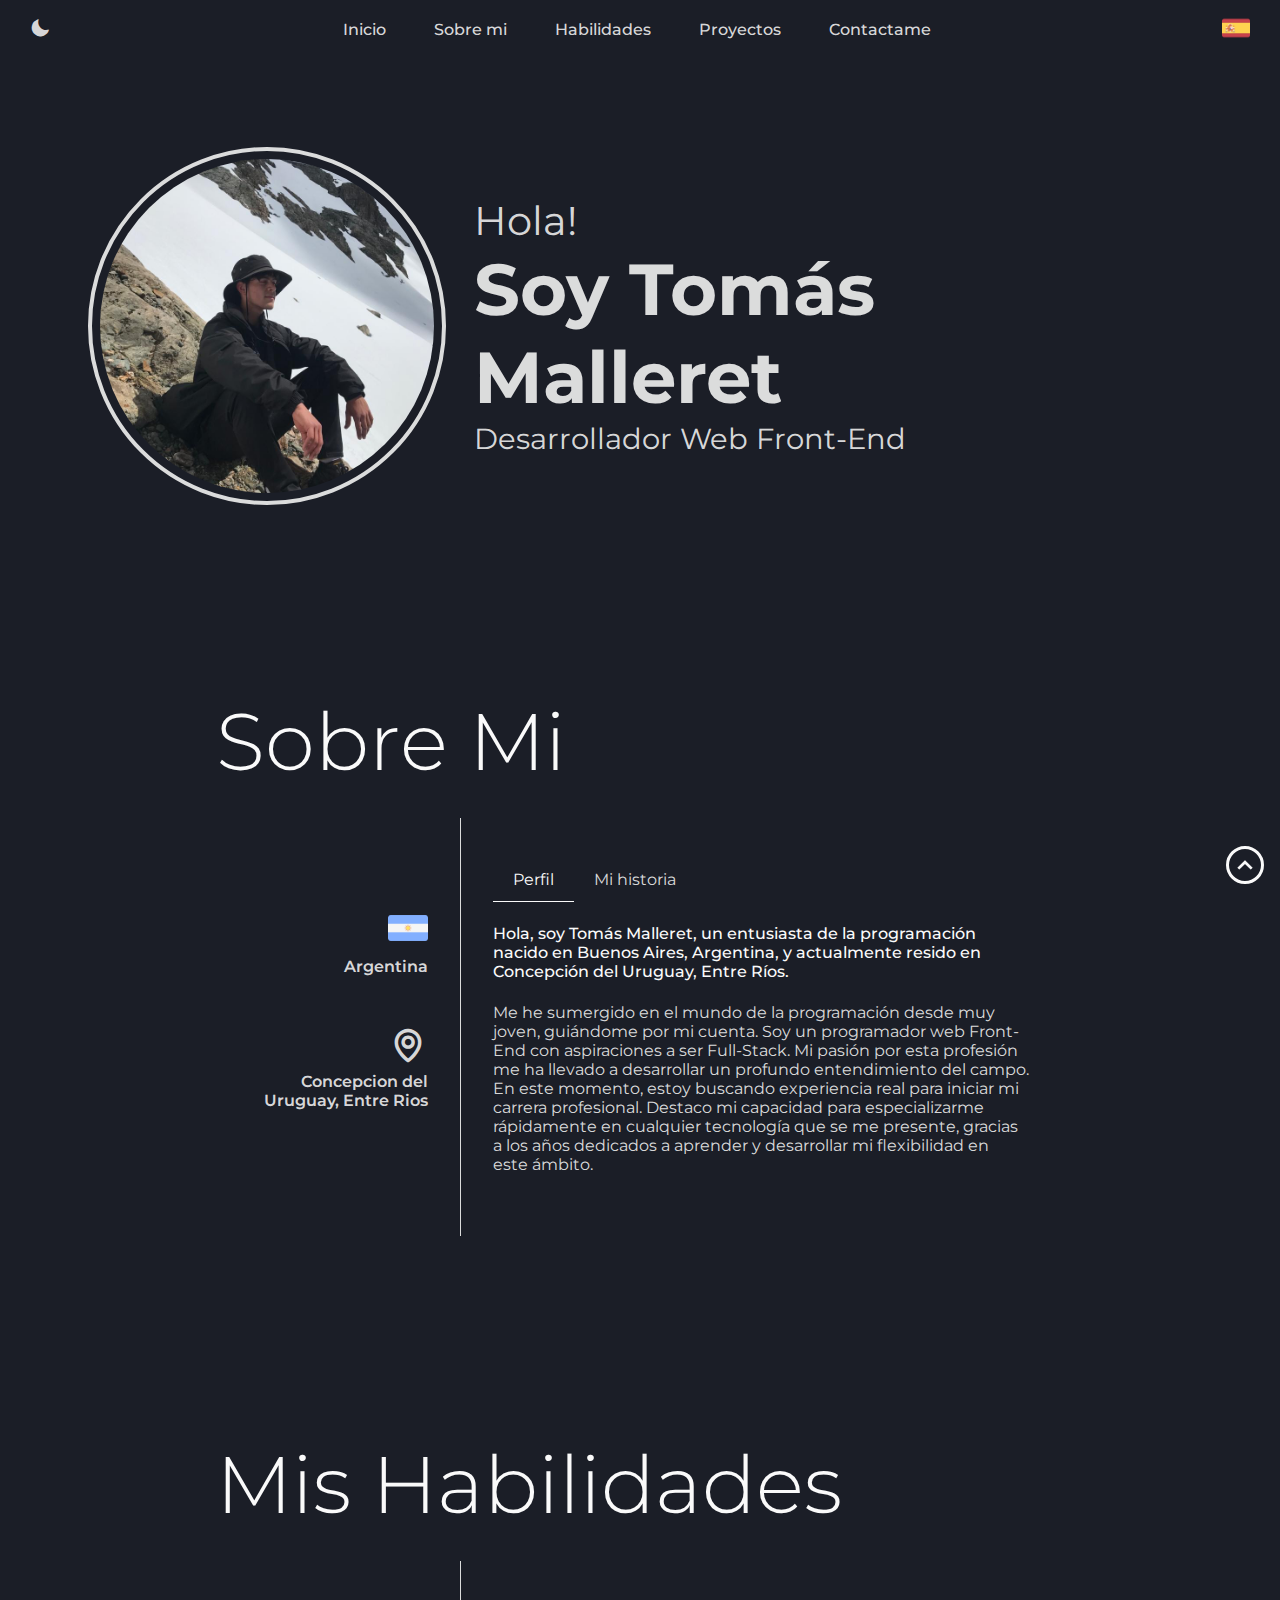
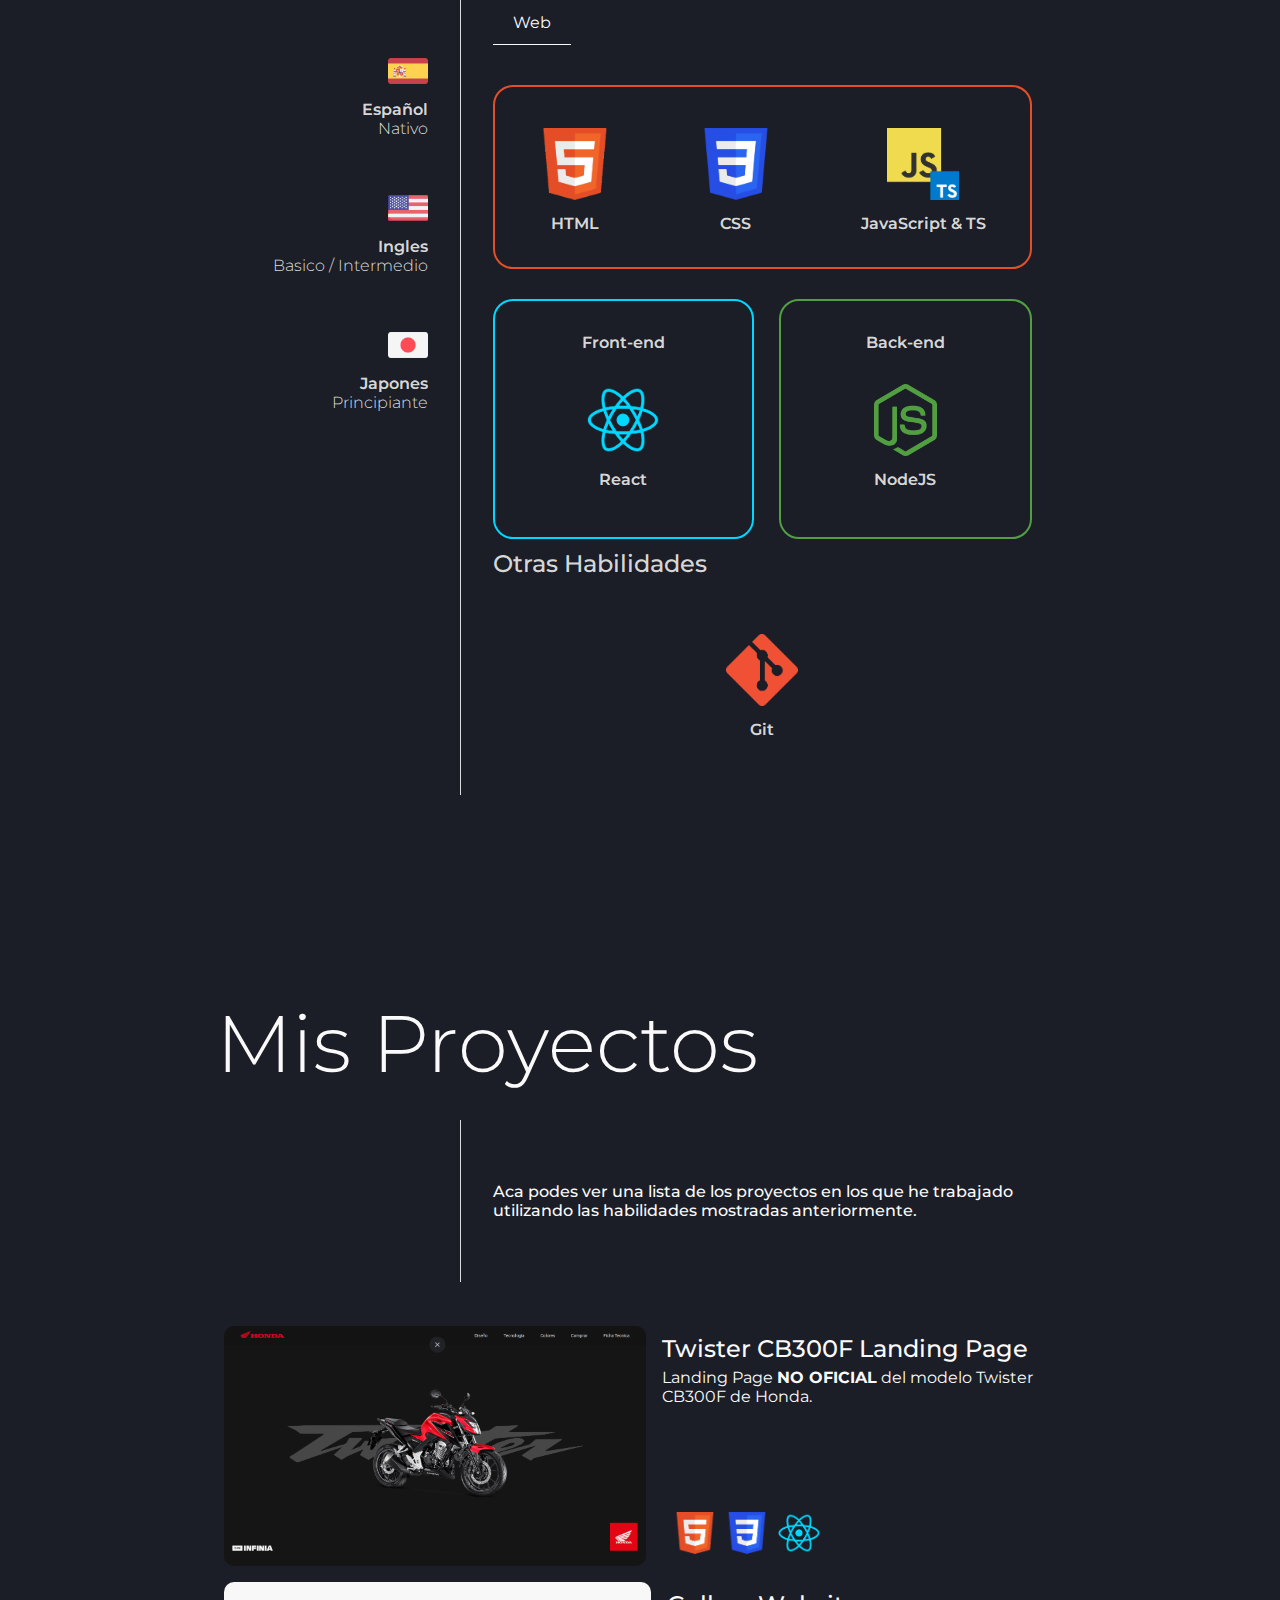
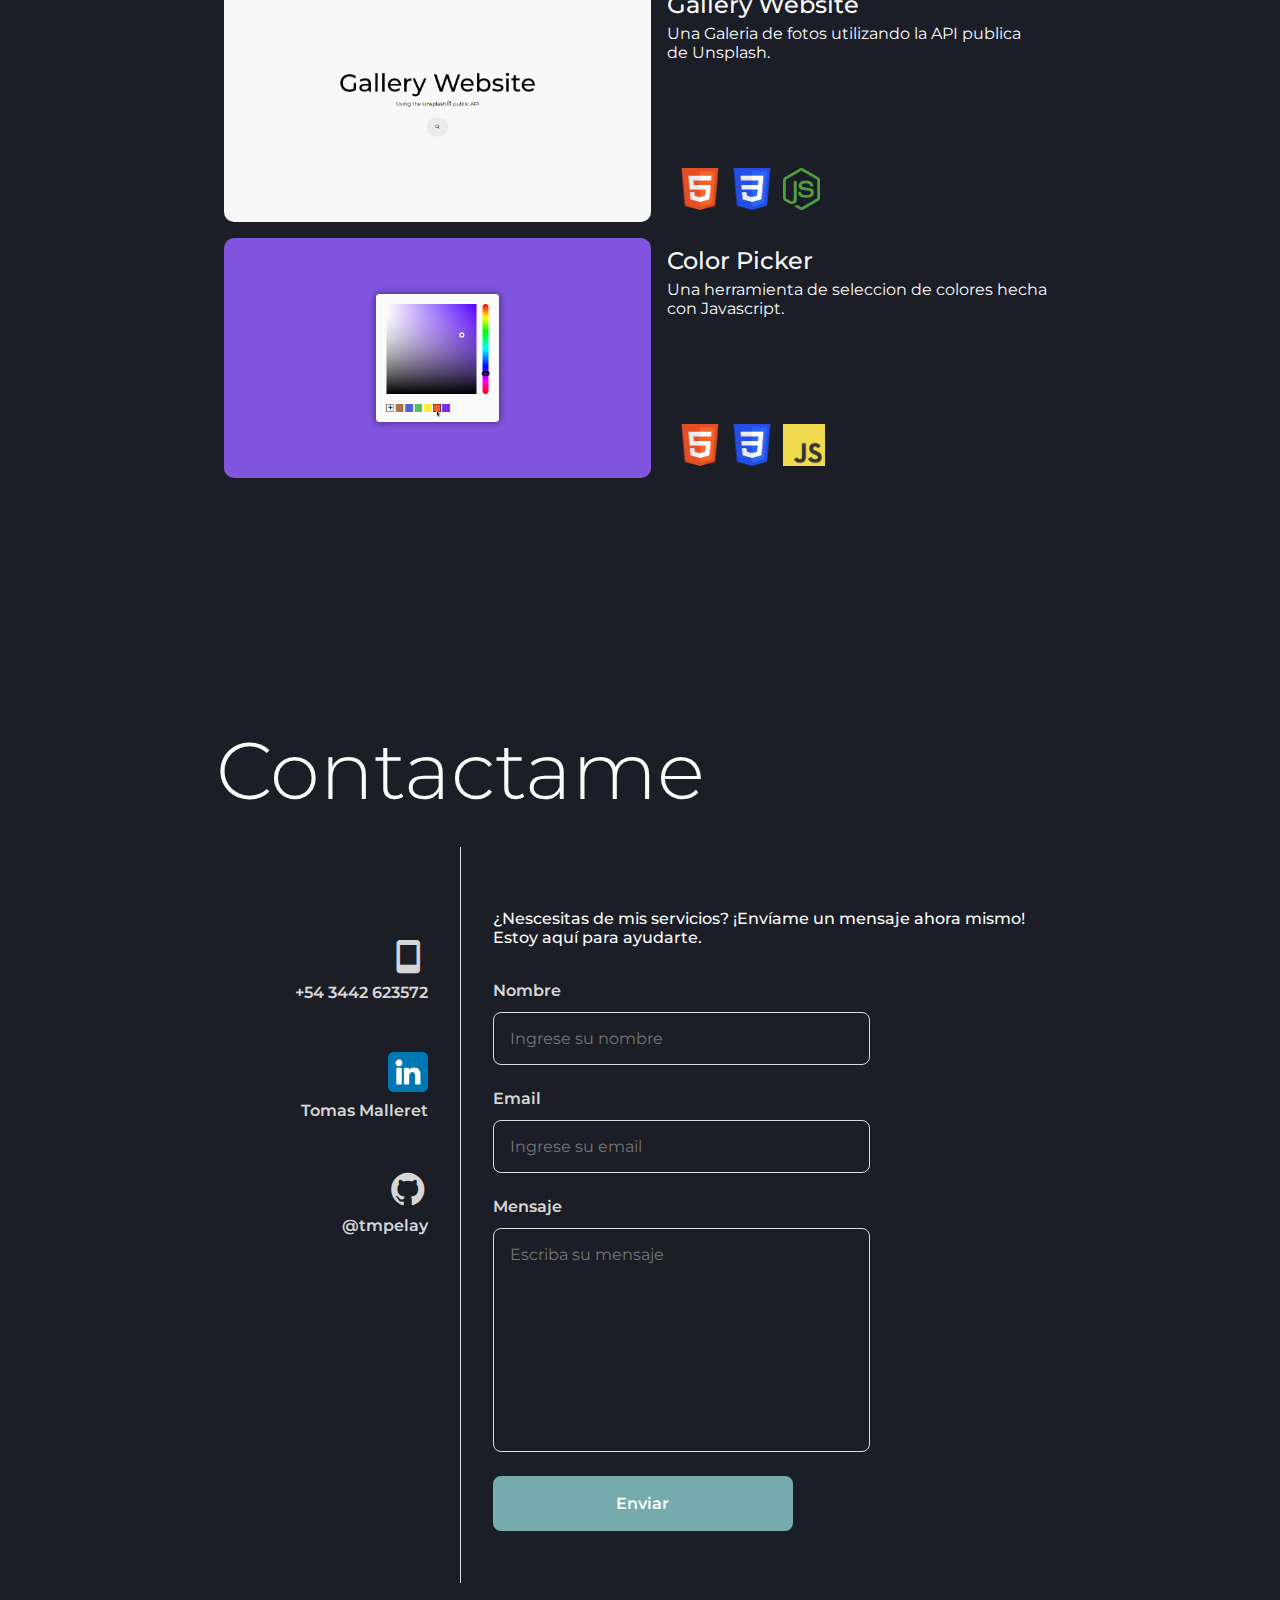
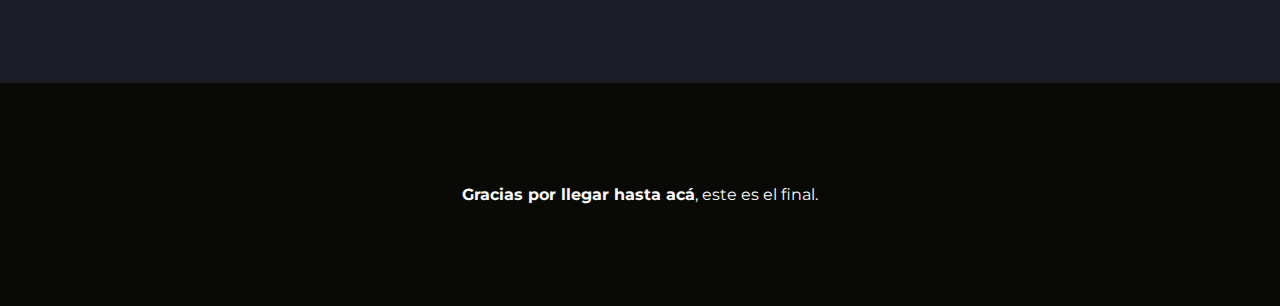
==== commit 331e7a64: "lang-change" ====
--- a/index.html
+++ b/index.html
@@ -41,35 +41,60 @@
         <nav class="header__nav">
           <ul class="nav__list">
             <li class="nav__item">
-              <a href="#main" class="nav__link">Inicio</a>
+              <a href="#main" class="nav__link es">Inicio</a>
+              <a href="#main" class="nav__link en">Home</a>
             </li>
             <li class="nav__item">
-              <a href="#about" class="nav__link">Sobre mi</a>
+              <a href="#about" class="nav__link es">Sobre mi</a>
+              <a href="#about" class="nav__link en">About</a>
             </li>
             <li class="nav__item">
-              <a href="#skills" class="nav__link">Habilidades</a>
+              <a href="#skills" class="nav__link es">Habilidades</a>
+              <a href="#skills" class="nav__link en">Skills</a>
             </li>
             <li class="nav__item">
-              <a href="#projects" class="nav__link">Proyectos</a>
+              <a href="#projects" class="nav__link es">Proyectos</a>
+              <a href="#projects" class="nav__link en">Projects</a>
             </li>
             <li class="nav__item">
-              <a href="#contact" class="nav__link">Contactame</a>
+              <a href="#contact" class="nav__link es">Contactame</a>
+              <a href="#contact" class="nav__link en">Contact</a>
             </li>
           </ul>
         </nav>
       </div>
-      <div></div>
+      <div class="nav__language-menu">
+        <div class="language-menu__button">
+          <img src="assets/spain.png" alt="Spanish" />
+        </div>
+        <ul class="language-menu__dropdown">
+          <li class="language-menu__item">
+            <a href="#" id="es" class="language-menu__link"
+              ><img src="assets/spain.png" alt="Spanish" />
+            </a>
+          </li>
+          <li class="language-menu__item">
+            <a href="#" id="en" class="language-menu__link"
+              ><img src="assets/united-states.png" alt="English" />
+            </a>
+          </li>
+        </ul>
+      </div>
     </header>
     <main id="main" class="home">
       <img src="assets/me.jpeg" alt="Me" />
       <div class="home__wrapper">
-        <p class="home__hi">Hola!</p>
-        <h1>Soy Tomás Malleret</h1>
-        <p class="home__profession">Desarrollador Web Front-End</p>
+        <p class="home__hi es">Hola!</p>
+        <p class="home__hi en">Hi!</p>
+        <h1 class="es">Soy Tomás Malleret</h1>
+        <h1 class="en">I'm Tomás Malleret</h1>
+        <p class="home__profession es">Desarrollador Web Front-End</p>
+        <p class="home__profession en">Web Front-End Developer</p>
       </div>
     </main>
     <section id="about" class="section">
-      <h2 class="section__title">Sobre Mi</h2>
+      <h2 class="section__title es">Sobre Mi</h2>
+      <h2 class="section__title en">About Me</h2>
       <div class="section__wrapper">
         <div class="section__left">
           <div class="section__icon">
@@ -99,14 +124,20 @@
             />
             <label class="about__nav-item" for="profile">Perfil</label>
             <input class="about__radio" type="radio" name="about" id="story" />
-            <label class="about__nav-item" for="story">Mi historia</label>
+            <label class="about__nav-item es" for="story">Mi historia</label>
+            <label class="about__nav-item en" for="story">My history</label>
             <div class="about__profile-text">
-              <p class="important-text">
+              <p class="important-text es">
                 Hola, soy Tomás Malleret, un entusiasta de la programación
                 nacido en Buenos Aires, Argentina, y actualmente resido en
                 Concepción del Uruguay, Entre Ríos.
               </p>
-              <p>
+              <p class="important-text en">
+                Hi, I'm Tomás Malleret, a programming enthusiast born in Buenos
+                Aires, Argentina, and currently residing in Concepción del
+                Uruguay, Entre Ríos.
+              </p>
+              <p class="es">
                 Me he sumergido en el mundo de la programación desde muy joven,
                 guiándome por mi cuenta. Soy un programador web Front-End con
                 aspiraciones a ser Full-Stack. Mi pasión por esta profesión me
@@ -117,9 +148,19 @@
                 a los años dedicados a aprender y desarrollar mi flexibilidad en
                 este ámbito.
               </p>
+              <p class="en">
+                I have immersed myself in the world of programming from a very
+                young age, self-taught. I am a Front-End web developer with
+                aspirations to become Full-Stack. My passion for this profession
+                has led me to develop a deep understanding of the field. Right
+                now, I am seeking real-world experience to kickstart my
+                professional career. I highlight my ability to quickly
+                specialize in any technology presented to me, thanks to years of
+                learning and developing my flexibility in this field.
+              </p>
             </div>
             <div class="about__story-text">
-              <p class="important-text">
+              <p class="important-text es">
                 Nací el 26 de junio de 2004 en Buenos Aires, Argentina, pero mi
                 familia se mudó a Entre Ríos, allí estudié en la Escuela de
                 Educación Técnica N°2 "Francisco Ramírez", donde nació mi pasión
@@ -128,7 +169,16 @@
                 adentré en la programación lógica con Java, lo que desarrolló mi
                 pensamiento lógico como programador.
               </p>
-              <p>
+              <p class="important-text en">
+                I was born on June 26, 2004 in Buenos Aires, Argentina, but my
+                family moved to Entre Ríos, where I studied at the Technical
+                Education School No. 2 "Francisco Ramírez," where my passion for
+                programming was born. I started programming on my own at the age
+                of 13, initially creating video games. Over time, I delved into
+                logical programming with Java, which developed my logical
+                thinking as a programmer.
+              </p>
+              <p class="es">
                 Aprendí Programación Orientada a Objetos y diversas áreas como
                 la programación web, donde conocí HTML, CSS y JavaScript, y más
                 tarde aprendí tecnologías como NodeJS y ReactJS para desarrollar
@@ -138,18 +188,33 @@
                 programación de gráficos en tres dimensiones con OpenGL y
                 Vulkan.
               </p>
-              <p>
+              <p class="en">
+                I learned Object-Oriented Programming and various areas such as
+                web programming, where I learned HTML, CSS, and JavaScript, and
+                later I learned technologies like NodeJS and ReactJS to develop
+                Full-Stack applications. I also explored SQL and noSQL databases
+                and created my first APIs. Over the past 7 years, I have
+                explored niches like Python, Artificial Intelligence, C++, and
+                three-dimensional graphics programming with OpenGL and Vulkan.
+              </p>
+              <p class="es">
                 Hoy, con 20 años, siento que la programación es una extensión de
                 mí mismo, aunque sé que aún tengo mucho por aprender y estoy
                 emocionado por adquirir más experiencia en el futuro.
               </p>
+              <p class="en">
+                Today, at 20 years old, I feel that programming is an extension
+                of myself, although I know I still have much to learn, and I am
+                excited to gain more experience in the future.
+              </p>
             </div>
           </div>
         </div>
       </div>
     </section>
     <section id="skills" class="section">
-      <h2 class="section__title">Mis Habilidades</h2>
+      <h2 class="section__title es">Mis Habilidades</h2>
+      <h2 class="section__title en">My Skills</h2>
       <div class="section__wrapper">
         <div class="section__left">
           <div class="section__icon">
@@ -222,7 +287,8 @@
             </div>
           </div>
           <div class="skills__other">
-            <h2 class="skills__other-title">Otras Habilidades</h2>
+            <h2 class="skills__other-title es">Otras Habilidades</h2>
+            <h2 class="skills__other-title en">Other Skills</h2>
             <div class="skills__other-icons">
               <div class="skill__wrapper">
                 <img src="assets/git-icon.png" alt="Git icon" />
@@ -234,13 +300,18 @@
       </div>
     </section>
     <section id="projects" class="section">
-      <h2 class="section__title">Mis Proyectos</h2>
+      <h2 class="section__title es">Mis Proyectos</h2>
+      <h2 class="section__title en">My Projects</h2>
       <div class="section__wrapper">
         <div class="section__left"></div>
         <div class="section__right">
-          <p class="important-text">
+          <p class="important-text es">
             Aca podes ver una lista de los proyectos en los que he trabajado
             utilizando las habilidades mostradas anteriormente.
+          </p>
+          <p class="important-text en">
+            Here you can see a list of the projects I have worked on using the
+            skills shown above.
           </p>
         </div>
       </div>
@@ -306,7 +377,8 @@
       </div>
     </section>
     <section id="contact" class="section">
-      <h2 class="section__title">Contactame</h2>
+      <h2 class="section__title es">Contactame</h2>
+      <h2 class="section__title en">Contact Me</h2>
       <div class="section__wrapper">
         <div class="section__left">
           <div class="section__icon">
@@ -330,9 +402,13 @@
           </div>
         </div>
         <div class="section__right">
-          <p class="important-text">
+          <p class="important-text es">
             ¿Nescesitas de mis servicios? ¡Envíame un mensaje ahora mismo! Estoy
             aquí para ayudarte.
+          </p>
+          <p class="important-text en">
+            Do you need my services? Send me a message right now! I'm here to
+            help you.
           </p>
           <form
             class="contact__form"
@@ -349,7 +425,8 @@
               name="redirect"
               value="https://tmpelay.github.io/web-portfolio/thanks.html"
             />
-            <label for="name">Nombre</label>
+            <label for="name" class="es">Nombre</label>
+            <label for="name" class="en">Name</label>
             <input
               name="name"
               type="text"
@@ -365,7 +442,8 @@
               placeholder="Ingrese su email"
               required
             />
-            <label for="message">Mensaje</label>
+            <label for="message" class="es">Mensaje</label>
+            <label for="message" class="en">Message</label>
             <textarea
               name="message"
               id="message"
@@ -373,13 +451,15 @@
               rows="10"
               required
             ></textarea>
-            <input type="submit" value="Enviar" />
+            <button type="submit" class="es">Enviar</button>
+            <button type="submit" class="en">Send</button>
           </form>
         </div>
       </div>
     </section>
     <footer class="footer">
-      <p><b>Gracias por llegar hasta acá</b>, este es el final.</p>
+      <p class="es"><b>Gracias por llegar hasta acá</b>, este es el final.</p>
+      <p class="en"><b>Thank you for watch</b>, this is the end.</p>
     </footer>
     <script src="script.js"></script>
   </body>
--- a/css/styles.css
+++ b/css/styles.css
@@ -122,6 +122,51 @@
 .nav__link:hover {
   color: inherit;
   background-color: var(--secondary-background);
+}
+
+.nav__language-menu {
+  position: relative;
+}
+
+.language-menu__button {
+  background-color: transparent;
+  color: white;
+  border: none;
+  cursor: pointer;
+}
+
+.language-menu__button img {
+  width: 28px;
+}
+
+.language-menu__dropdown {
+  position: absolute;
+  display: none;
+  background-color: var(--secondary-background);
+  left: -14px;
+  z-index: 1;
+}
+
+.language-menu__item {
+  display: block;
+}
+
+.language-menu__item img {
+  width: 28px;
+}
+
+.language-menu__link {
+  padding: 12px 16px;
+  text-decoration: none;
+  display: block;
+}
+
+.language-menu__link:hover {
+  background-color: var(--secondary-foreground);
+}
+
+.nav__language-menu:hover .language-menu__dropdown {
+  display: block;
 }
 
 /* -- NAV QUERIES -- */
@@ -585,16 +630,23 @@
   resize: none;
 }
 
-.contact__form input[type="submit"] {
+.contact__form button {
+  min-width: 300px;
+  padding: 16px;
+  font-size: 1em;
   background-color: var(--color-1);
   color: var(--primary-foreground);
   width: 40%;
   font-weight: 600;
+  border-radius: 8px;
+  margin: 12px 0;
   cursor: pointer;
+  font-family: inherit;
+  transition: 0.2s background-color;
   border: 2px solid var(--color-1);
 }
 
-.contact__form input[type="submit"]:hover {
+.contact__form button:hover {
   background-color: transparent;
   color: var(--color-1);
 }
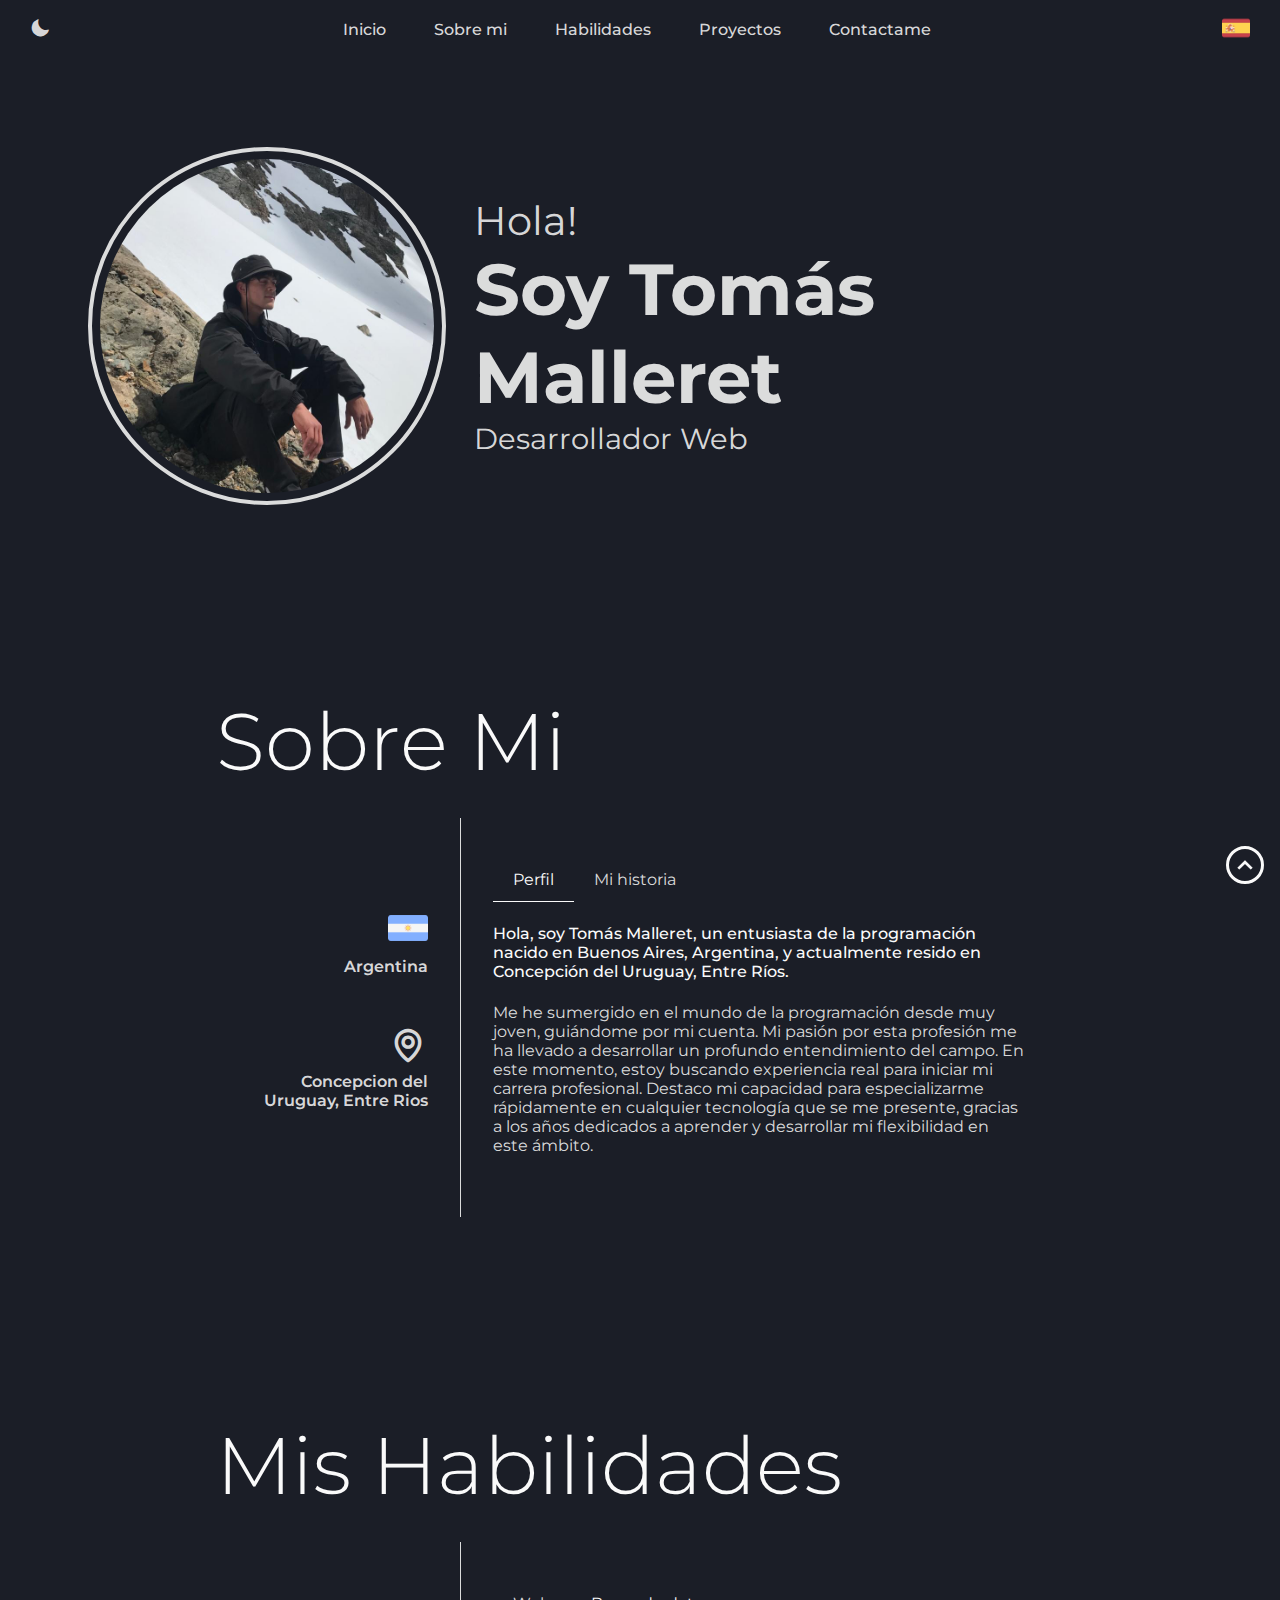
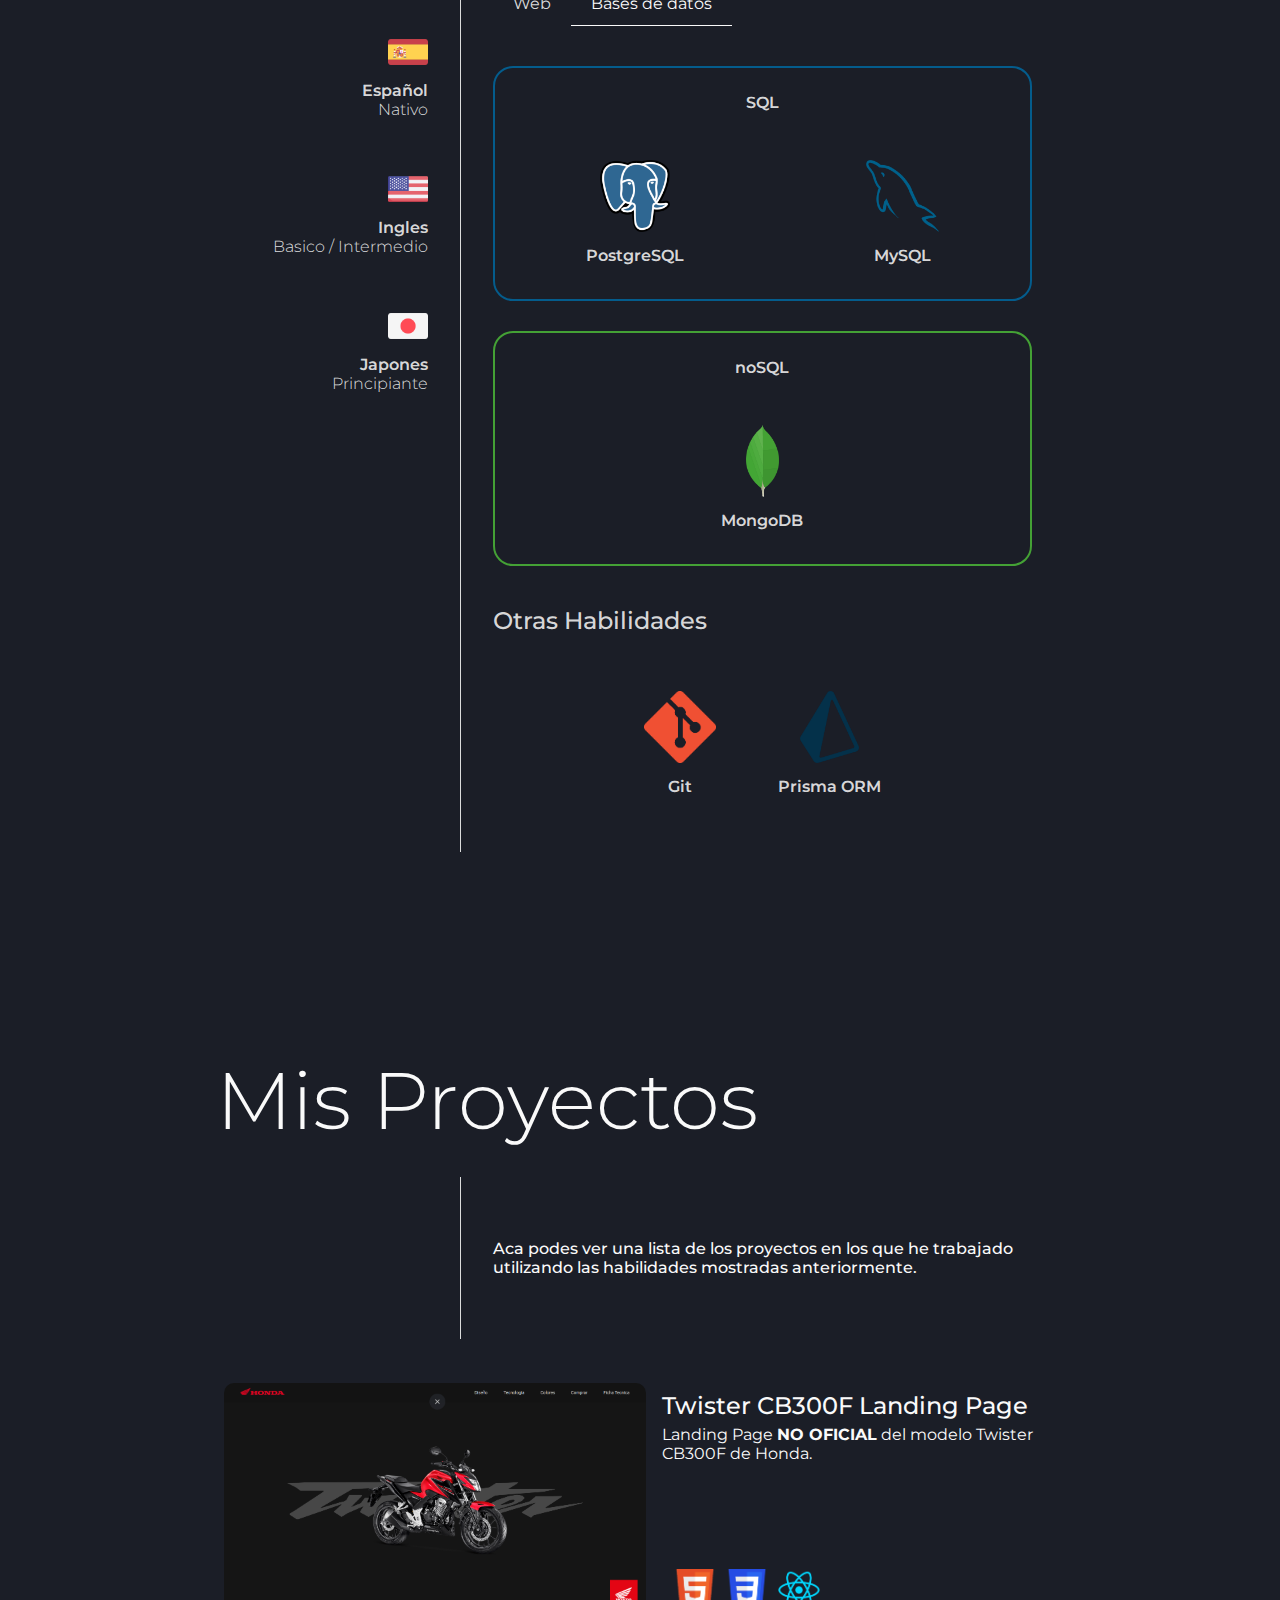
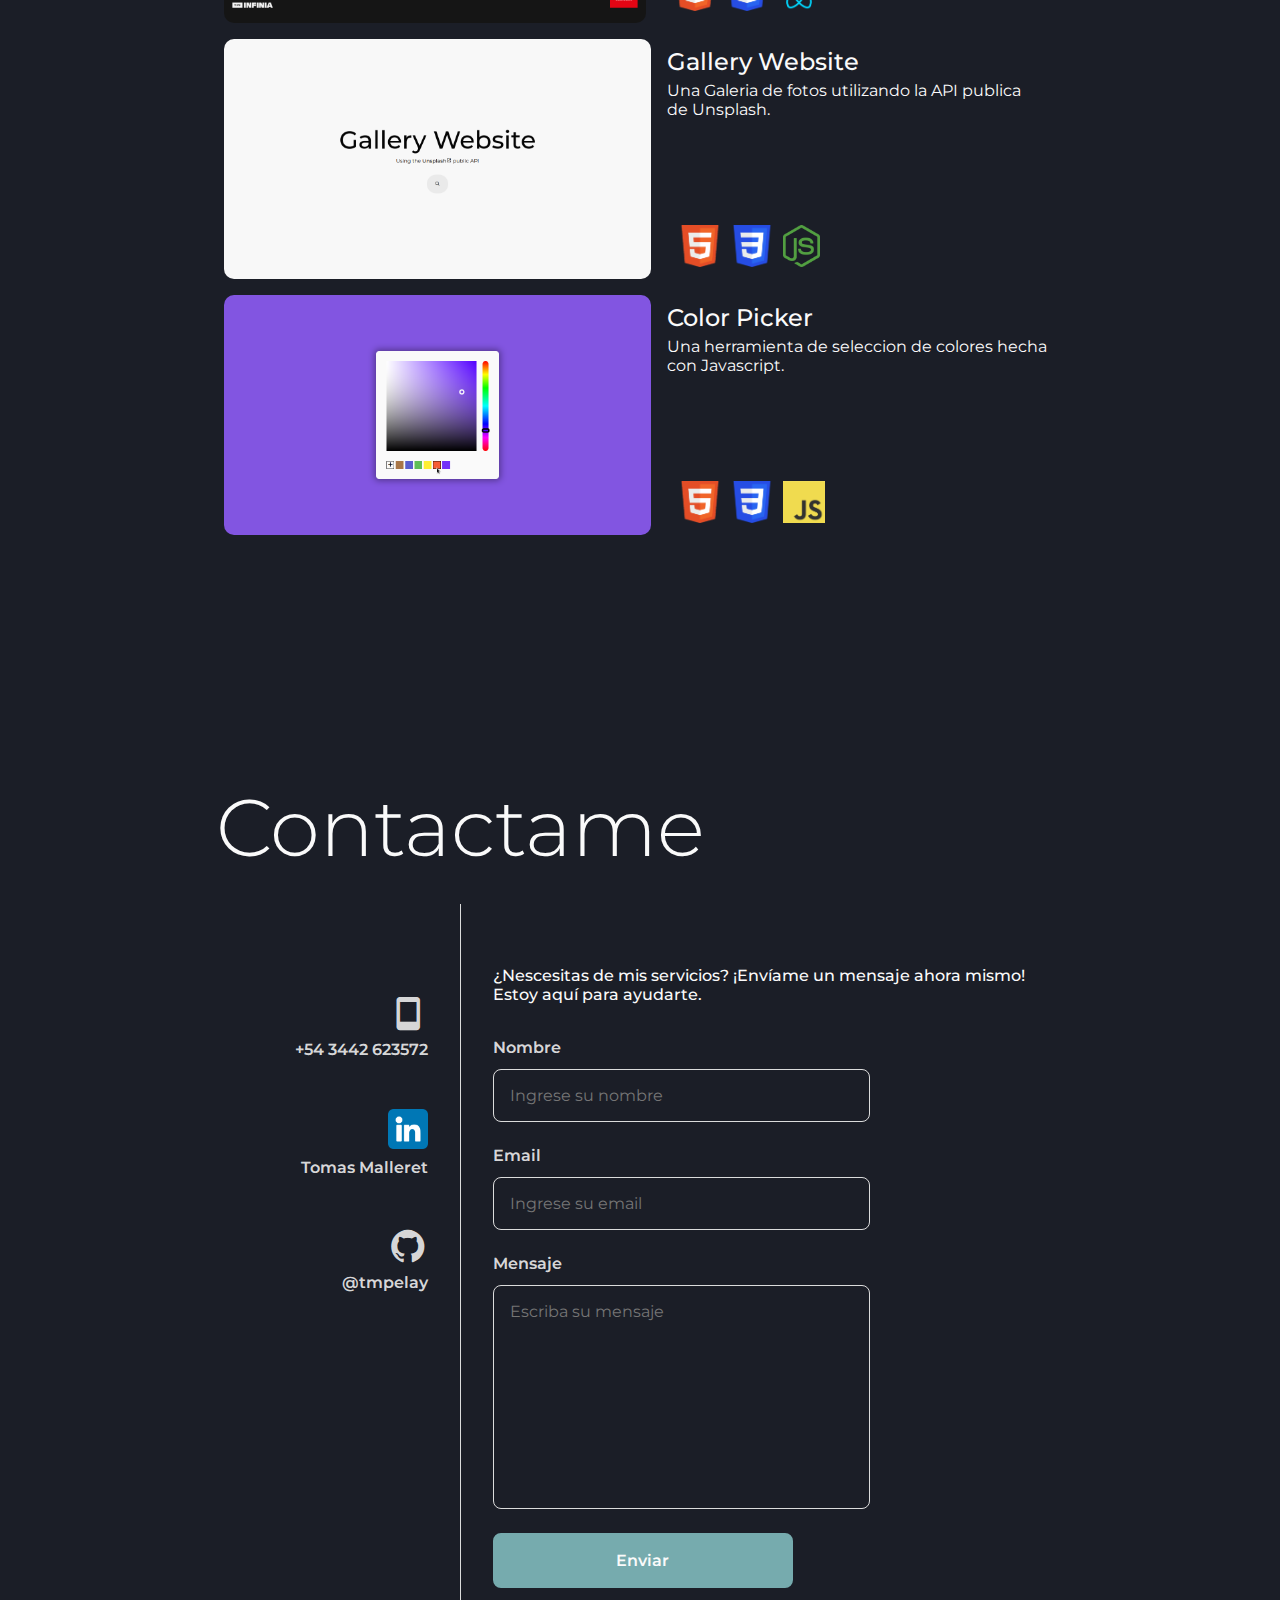
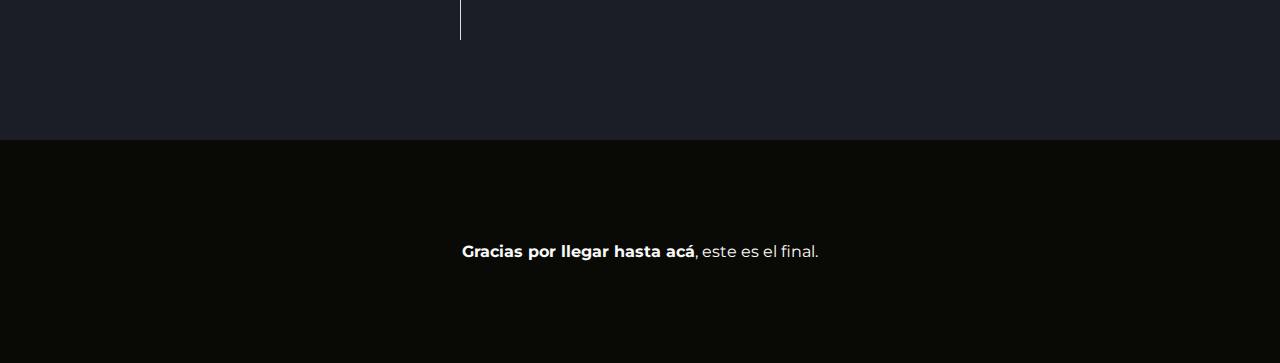
==== commit 86bee22c: "New skills" ====
--- a/index.html
+++ b/index.html
@@ -88,8 +88,8 @@
         <p class="home__hi en">Hi!</p>
         <h1 class="es">Soy Tomás Malleret</h1>
         <h1 class="en">I'm Tomás Malleret</h1>
-        <p class="home__profession es">Desarrollador Web Front-End</p>
-        <p class="home__profession en">Web Front-End Developer</p>
+        <p class="home__profession es">Desarrollador Web</p>
+        <p class="home__profession en">Web Developer</p>
       </div>
     </main>
     <section id="about" class="section">
@@ -139,9 +139,8 @@
               </p>
               <p class="es">
                 Me he sumergido en el mundo de la programación desde muy joven,
-                guiándome por mi cuenta. Soy un programador web Front-End con
-                aspiraciones a ser Full-Stack. Mi pasión por esta profesión me
-                ha llevado a desarrollar un profundo entendimiento del campo. En
+                guiándome por mi cuenta. Mi pasión por esta profesión me ha
+                llevado a desarrollar un profundo entendimiento del campo. En
                 este momento, estoy buscando experiencia real para iniciar mi
                 carrera profesional. Destaco mi capacidad para especializarme
                 rápidamente en cualquier tecnología que se me presente, gracias
@@ -150,13 +149,12 @@
               </p>
               <p class="en">
                 I have immersed myself in the world of programming from a very
-                young age, self-taught. I am a Front-End web developer with
-                aspirations to become Full-Stack. My passion for this profession
-                has led me to develop a deep understanding of the field. Right
-                now, I am seeking real-world experience to kickstart my
-                professional career. I highlight my ability to quickly
-                specialize in any technology presented to me, thanks to years of
-                learning and developing my flexibility in this field.
+                young age, self-taught. My passion for this profession has led
+                me to develop a deep understanding of the field. Right now, I am
+                seeking real-world experience to kickstart my professional
+                career. I highlight my ability to quickly specialize in any
+                technology presented to me, thanks to years of learning and
+                developing my flexibility in this field.
               </p>
             </div>
             <div class="about__story-text">
@@ -219,27 +217,38 @@
         <div class="section__left">
           <div class="section__icon">
             <img src="assets/spain.png" alt="Spanish" />
-            <p class="icon__text">
+            <p class="icon__text es">
               <span class="sction__icon-medium">Español</span><br />
               Nativo
             </p>
+            <p class="icon__text en">
+              <span class="sction__icon-medium">Spanish</span><br />
+              Native
+            </p>
           </div>
           <div class="section__icon">
             <img src="assets/united-states.png" alt="English" />
-            <p class="icon__text">
+            <p class="icon__text es">
               <span class="sction__icon-medium">Ingles</span><br />
               Basico / Intermedio
             </p>
+            <p class="icon__text en">
+              <span class="sction__icon-medium">English</span><br />
+              Basic / Intermediate
+            </p>
           </div>
           <div class="section__icon">
             <img src="assets/japan.png" alt="Japan" />
-            <p class="icon__text">
+            <p class="icon__text es">
               <span class="sction__icon-medium">Japones</span><br />
               Principiante
             </p>
-          </div>
-        </div>
-
+            <p class="icon__text en">
+              <span class="sction__icon-medium">Japanese</span><br />
+              Beginner
+            </p>
+          </div>
+        </div>
         <div class="section__right">
           <div class="skills__nav-container">
             <input
@@ -250,6 +259,15 @@
               checked
             />
             <label class="skills__nav-item" for="web">Web</label>
+            <input
+              class="skills__radio"
+              type="radio"
+              name="skills"
+              id="db"
+              checked
+            />
+            <label class="skills__nav-item es" for="db">Bases de datos</label>
+            <label class="skills__nav-item en" for="db">Databases</label>
             <div class="skills__web">
               <div class="skills__web-basic">
                 <div class="skill__wrapper">
@@ -285,6 +303,33 @@
                 </div>
               </div>
             </div>
+            <div class="skills__db">
+              <div class="skills__db-sql">
+                <p class="skills__title">SQL</p>
+                <div class="db-sql__wrapper">
+                  <div class="skill__wrapper">
+                    <img
+                      src="assets/postgresql-icon.png"
+                      alt="PostgreSQL icon"
+                    />
+                    <p>PostgreSQL</p>
+                  </div>
+                  <div class="skill__wrapper">
+                    <img src="assets/mysql-icon.png" alt="MySQL icon" />
+                    <p>MySQL</p>
+                  </div>
+                </div>
+              </div>
+              <div class="skills__db-nosql">
+                <p class="skills__title">noSQL</p>
+                <div class="db-sql__wrapper">
+                  <div class="skill__wrapper">
+                    <img src="assets/mongodb-icon.png" alt="MongoDB icon" />
+                    <p>MongoDB</p>
+                  </div>
+                </div>
+              </div>
+            </div>
           </div>
           <div class="skills__other">
             <h2 class="skills__other-title es">Otras Habilidades</h2>
@@ -293,6 +338,10 @@
               <div class="skill__wrapper">
                 <img src="assets/git-icon.png" alt="Git icon" />
                 <p>Git</p>
+              </div>
+              <div class="skill__wrapper">
+                <img src="assets/prisma-icon.png" alt="Prisma icon" />
+                <p>Prisma ORM</p>
               </div>
             </div>
           </div>
--- a/css/styles.css
+++ b/css/styles.css
@@ -401,7 +401,8 @@
   flex-wrap: wrap;
 }
 
-.skills__web {
+.skills__web,
+.skills__db {
   display: none;
   width: 100%;
   margin: 10px 0;
@@ -427,6 +428,10 @@
 }
 
 .skills__radio:nth-of-type(1):checked ~ .skills__web {
+  display: block;
+}
+
+.skills__radio:nth-of-type(2):checked ~ .skills__db {
   display: block;
 }
 
@@ -440,6 +445,27 @@
   border-radius: 20px;
 }
 
+.skills__db-sql {
+  padding: 25px 0 18px;
+  margin: 30px 0;
+  position: relative;
+  border: 2px solid #045c8c;
+  border-radius: 20px;
+}
+
+.skills__db-nosql {
+  padding: 25px 0 18px;
+  margin: 30px 0;
+  position: relative;
+  border: 2px solid #44a135;
+  border-radius: 20px;
+}
+
+.db-sql__wrapper {
+  display: flex;
+  justify-content: space-around;
+}
+
 .skills__front-back {
   display: flex;
   flex-wrap: wrap;
@@ -470,6 +496,7 @@
   display: flex;
   justify-content: center;
   padding-top: 40px;
+  gap: 30px;
 }
 
 .skill__wrapper {
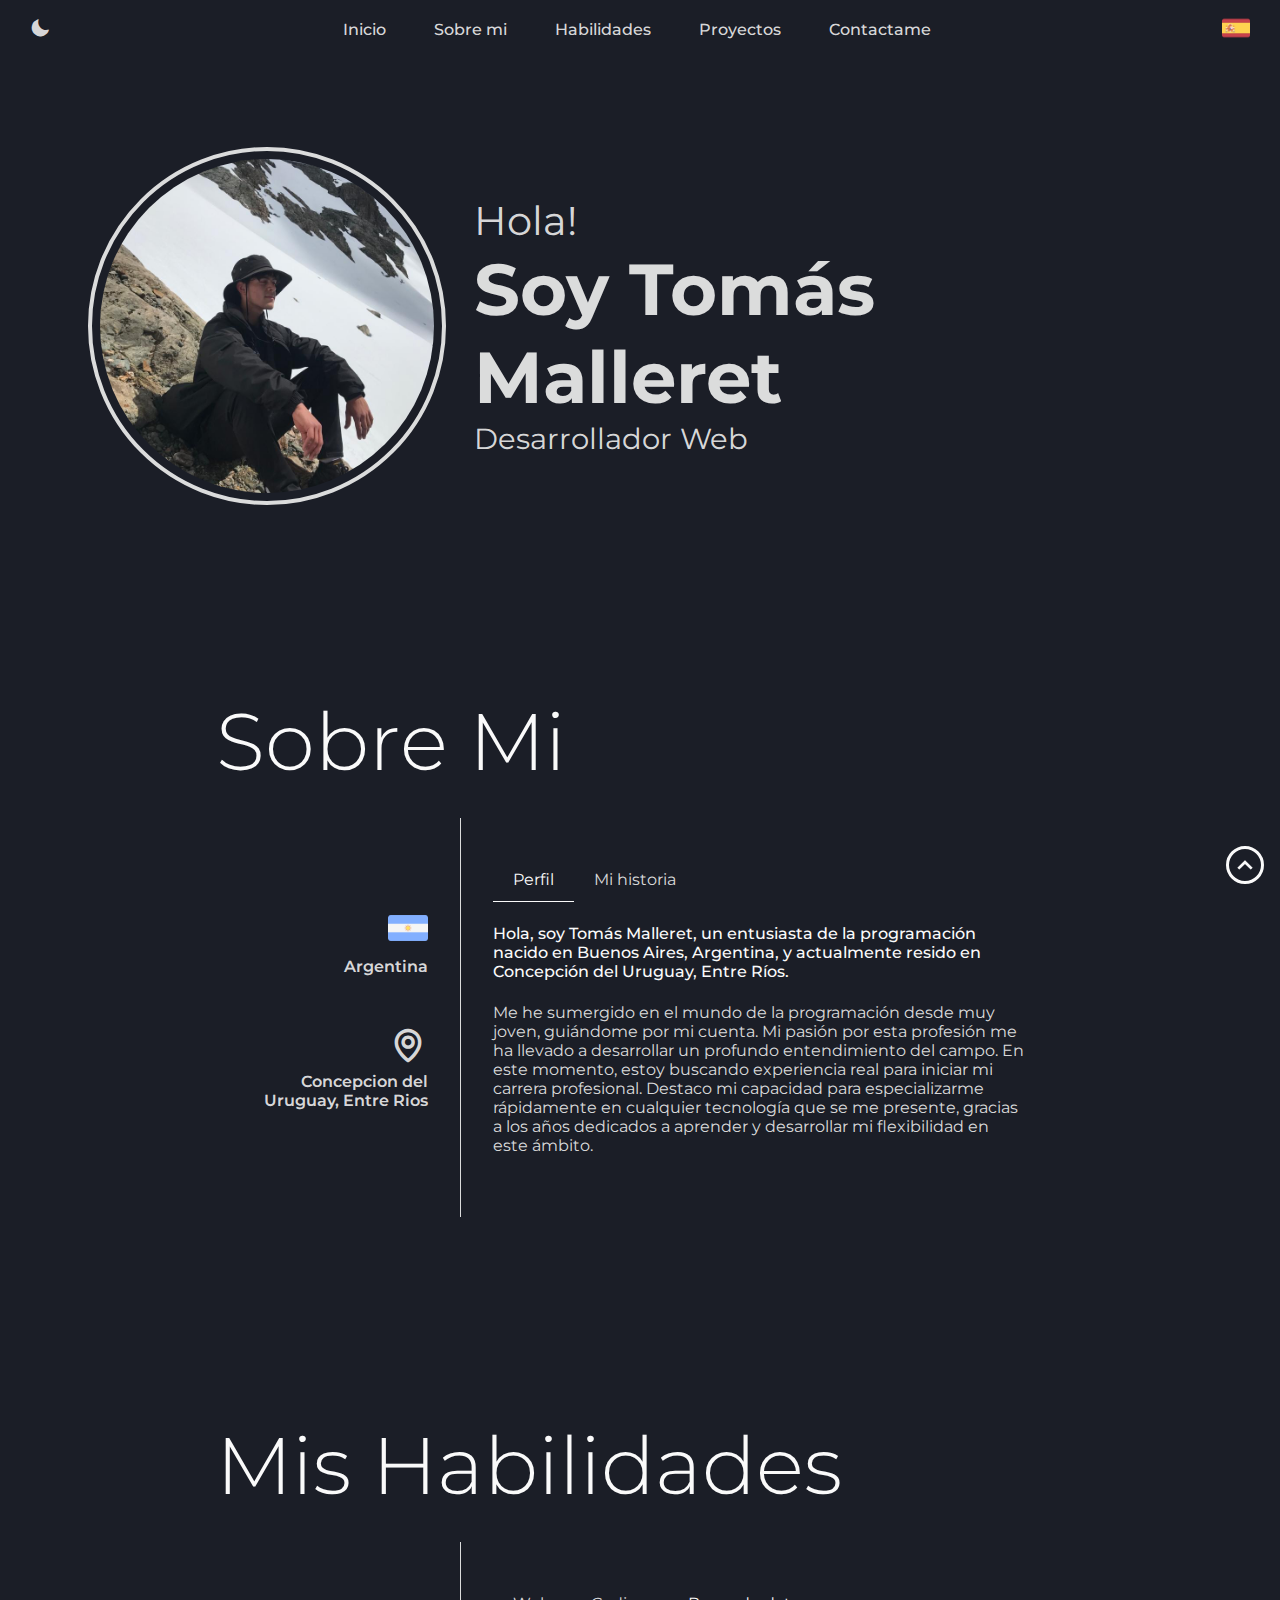
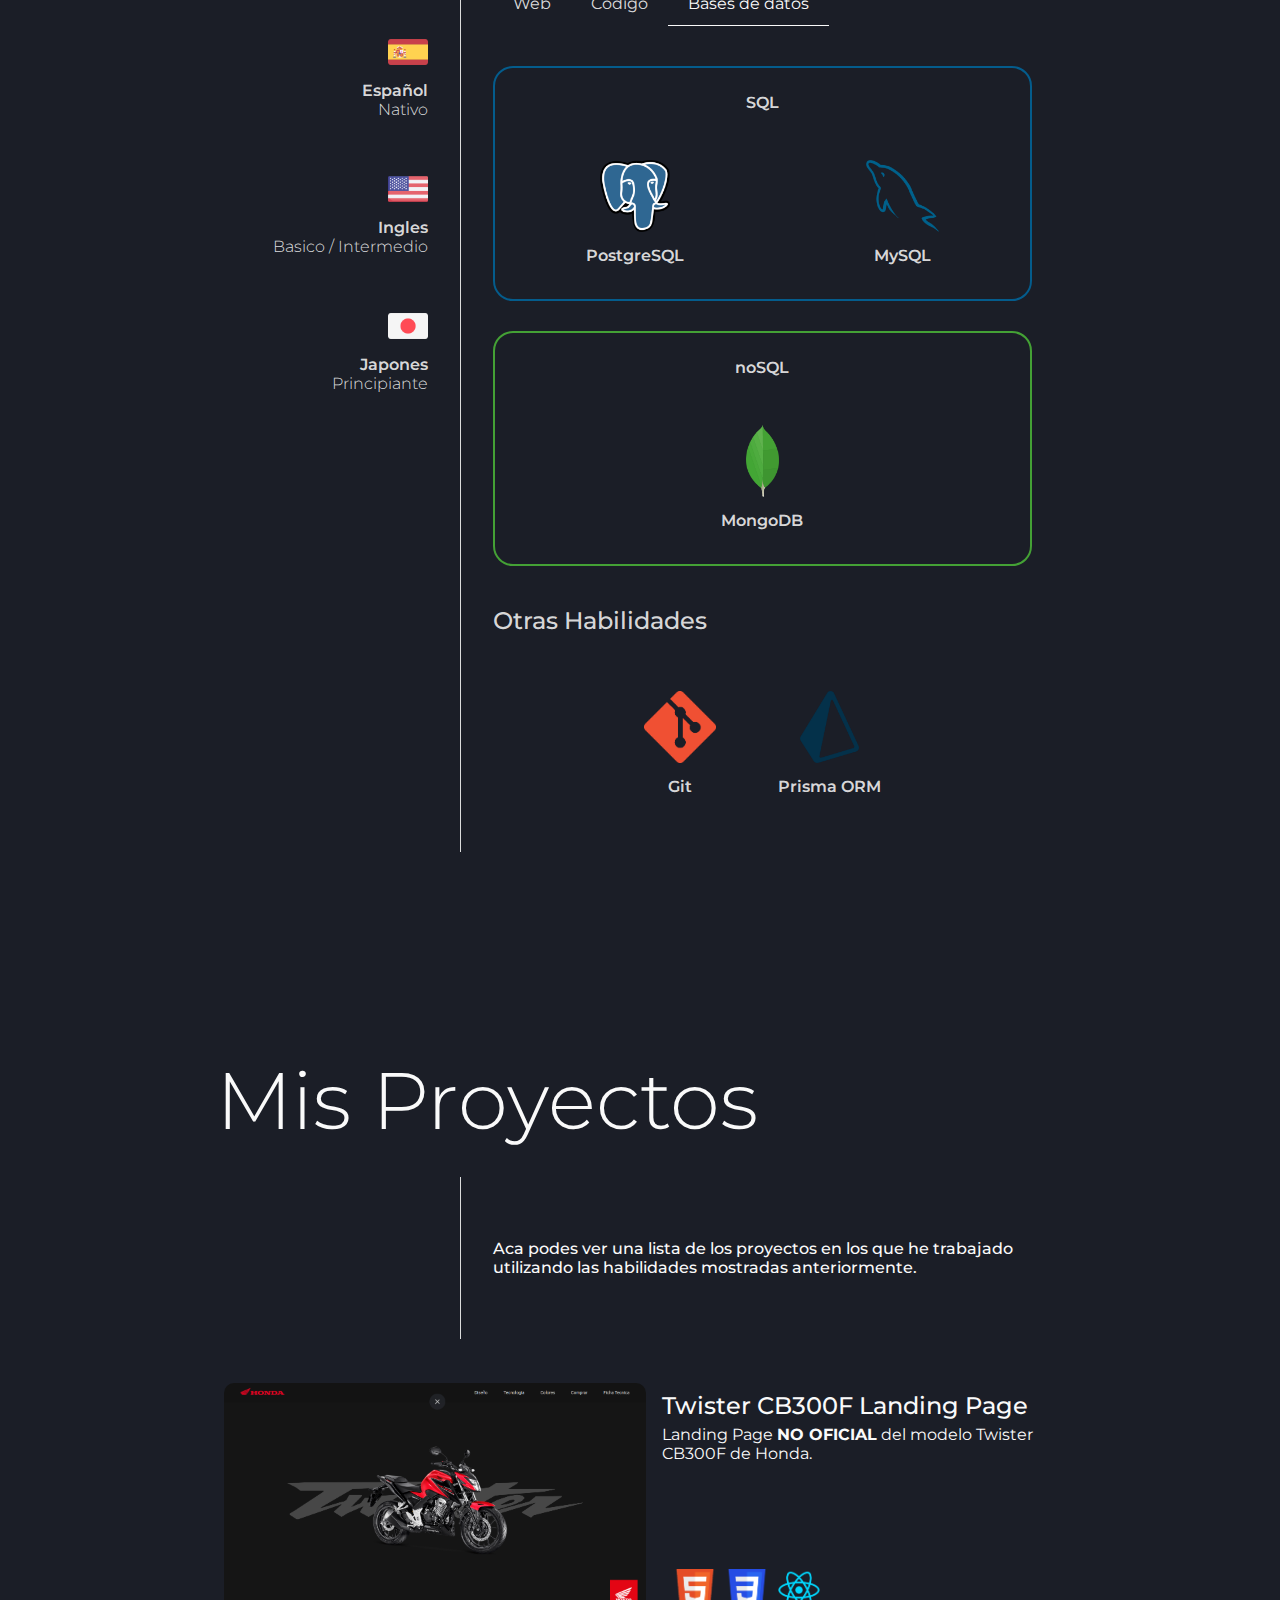
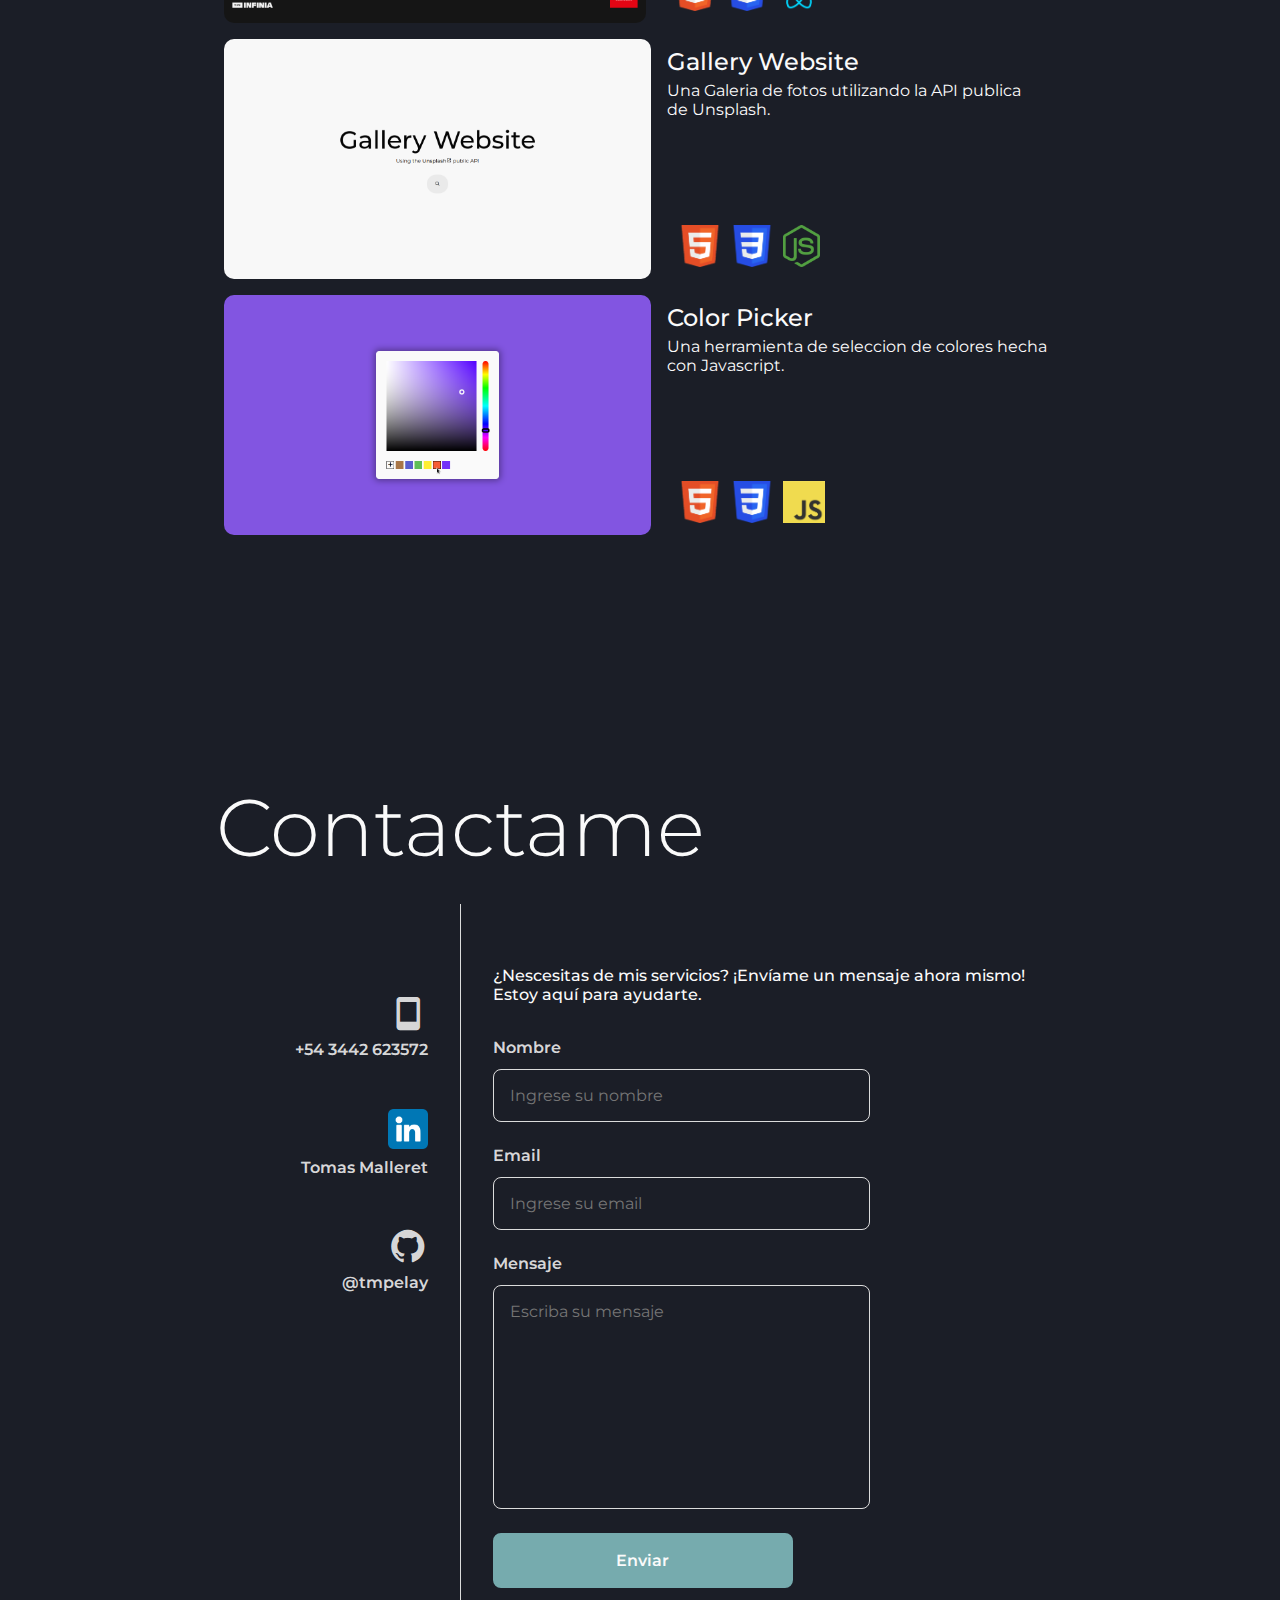
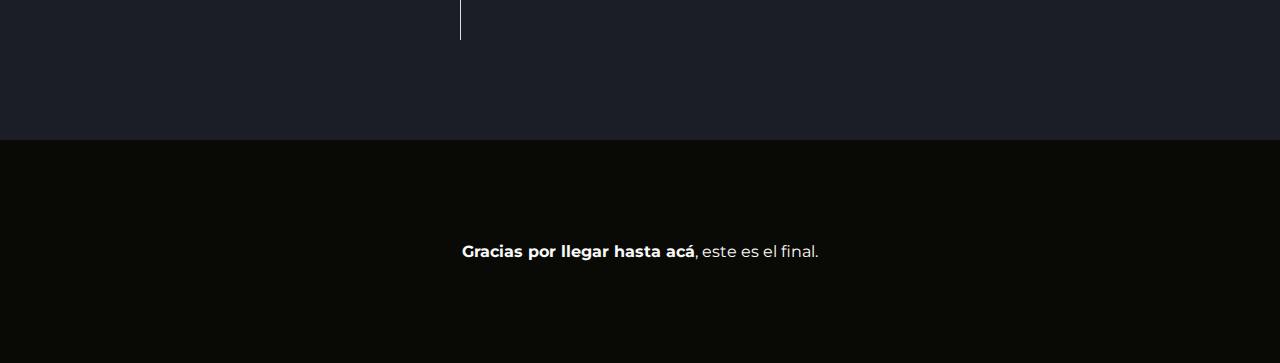
==== commit 966ff3dd: "Coding languages" ====
--- a/index.html
+++ b/index.html
@@ -263,6 +263,15 @@
               class="skills__radio"
               type="radio"
               name="skills"
+              id="code"
+              checked
+            />
+            <label class="skills__nav-item es" for="code">Codigo</label>
+            <label class="skills__nav-item en" for="code">Coding</label>
+            <input
+              class="skills__radio"
+              type="radio"
+              name="skills"
               id="db"
               checked
             />
@@ -330,6 +339,16 @@
                 </div>
               </div>
             </div>
+            <div class="skills__code">
+              <div class="skill__wrapper">
+                <img src="assets/python-icon.png" alt="Python icon" />
+                <p>Python</p>
+              </div>
+              <div class="skill__wrapper">
+                <img src="assets/cpp-icon.png" alt="C++ icon" />
+                <p>C++</p>
+              </div>
+            </div>
           </div>
           <div class="skills__other">
             <h2 class="skills__other-title es">Otras Habilidades</h2>
--- a/css/styles.css
+++ b/css/styles.css
@@ -402,7 +402,8 @@
 }
 
 .skills__web,
-.skills__db {
+.skills__db,
+.skills__code {
   display: none;
   width: 100%;
   margin: 10px 0;
@@ -431,7 +432,11 @@
   display: block;
 }
 
-.skills__radio:nth-of-type(2):checked ~ .skills__db {
+.skills__radio:nth-of-type(2):checked ~ .skills__code {
+  display: flex;
+}
+
+.skills__radio:nth-of-type(3):checked ~ .skills__db {
   display: block;
 }
 
@@ -458,6 +463,15 @@
   margin: 30px 0;
   position: relative;
   border: 2px solid #44a135;
+  border-radius: 20px;
+}
+
+.skills__code {
+  justify-content: space-around;
+  padding: 25px 0 18px;
+  margin: 30px 0;
+  position: relative;
+  border: 2px solid #ffce39;
   border-radius: 20px;
 }
 
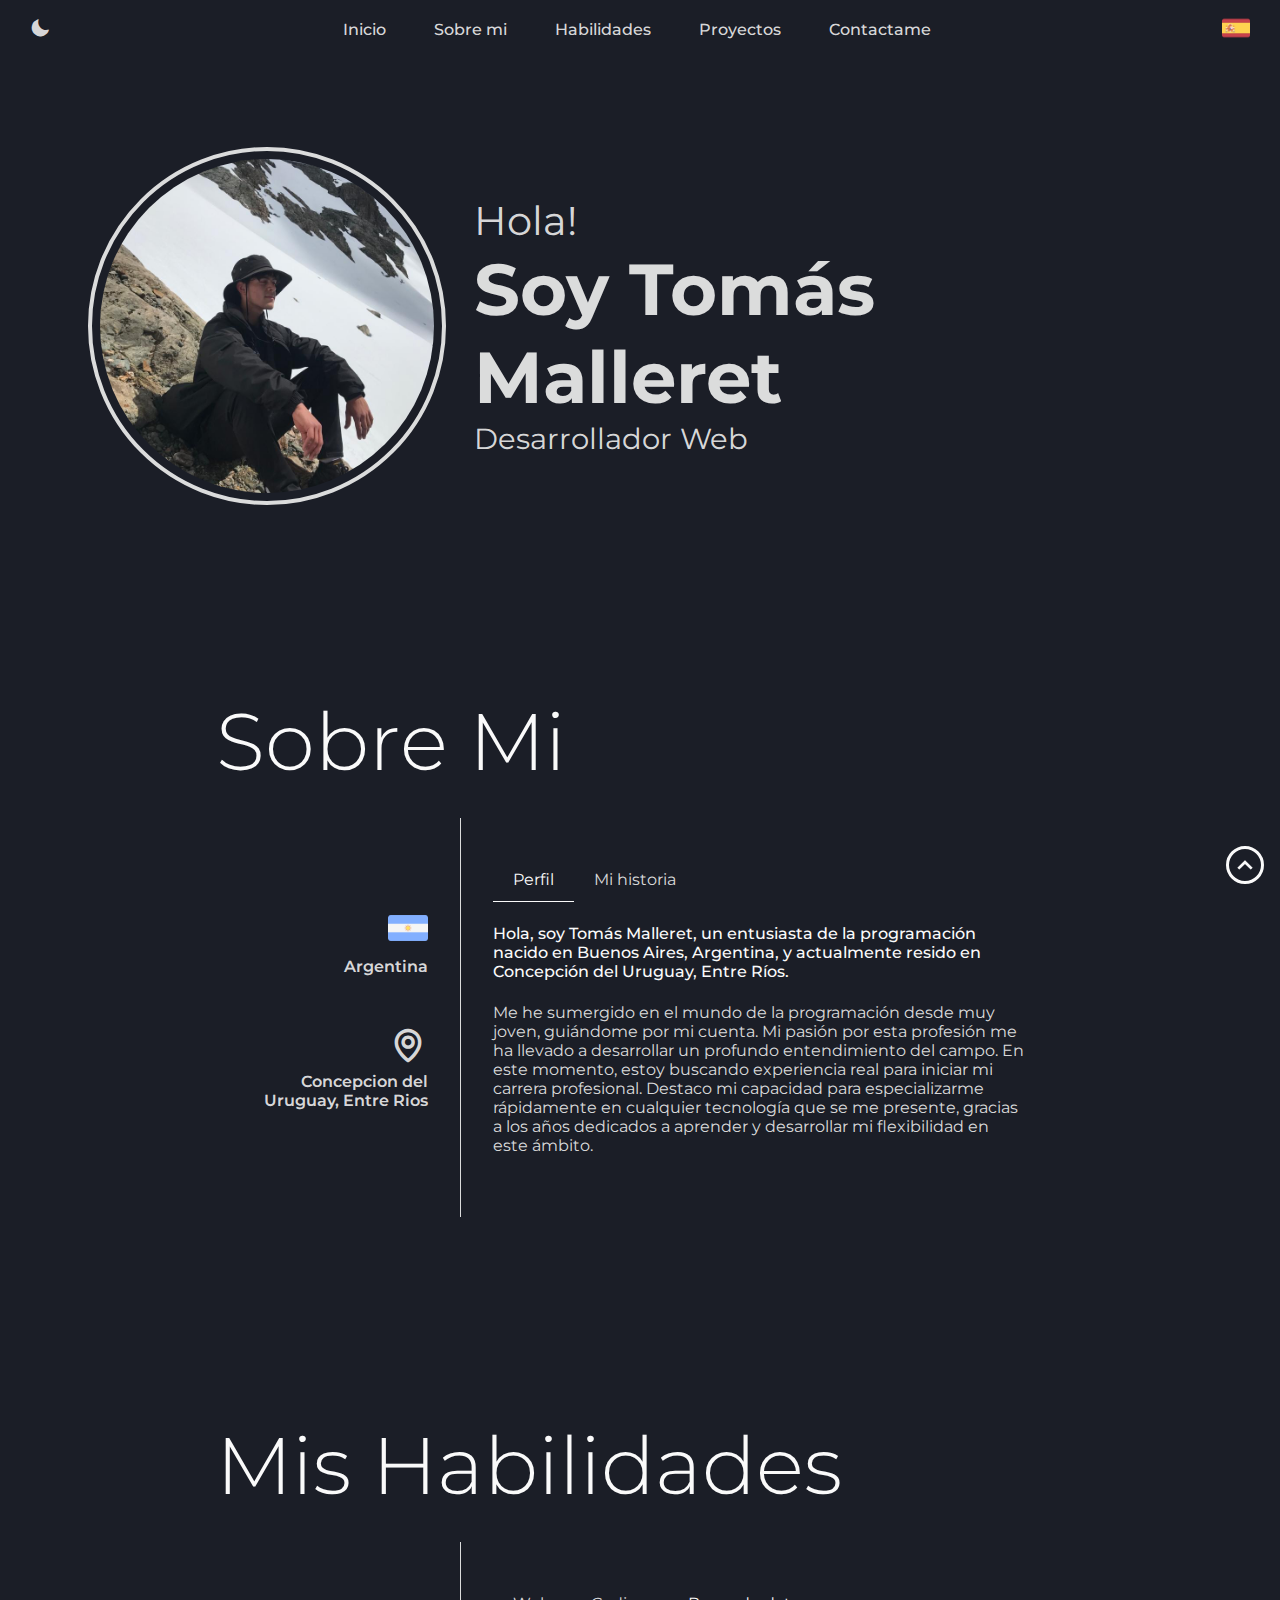
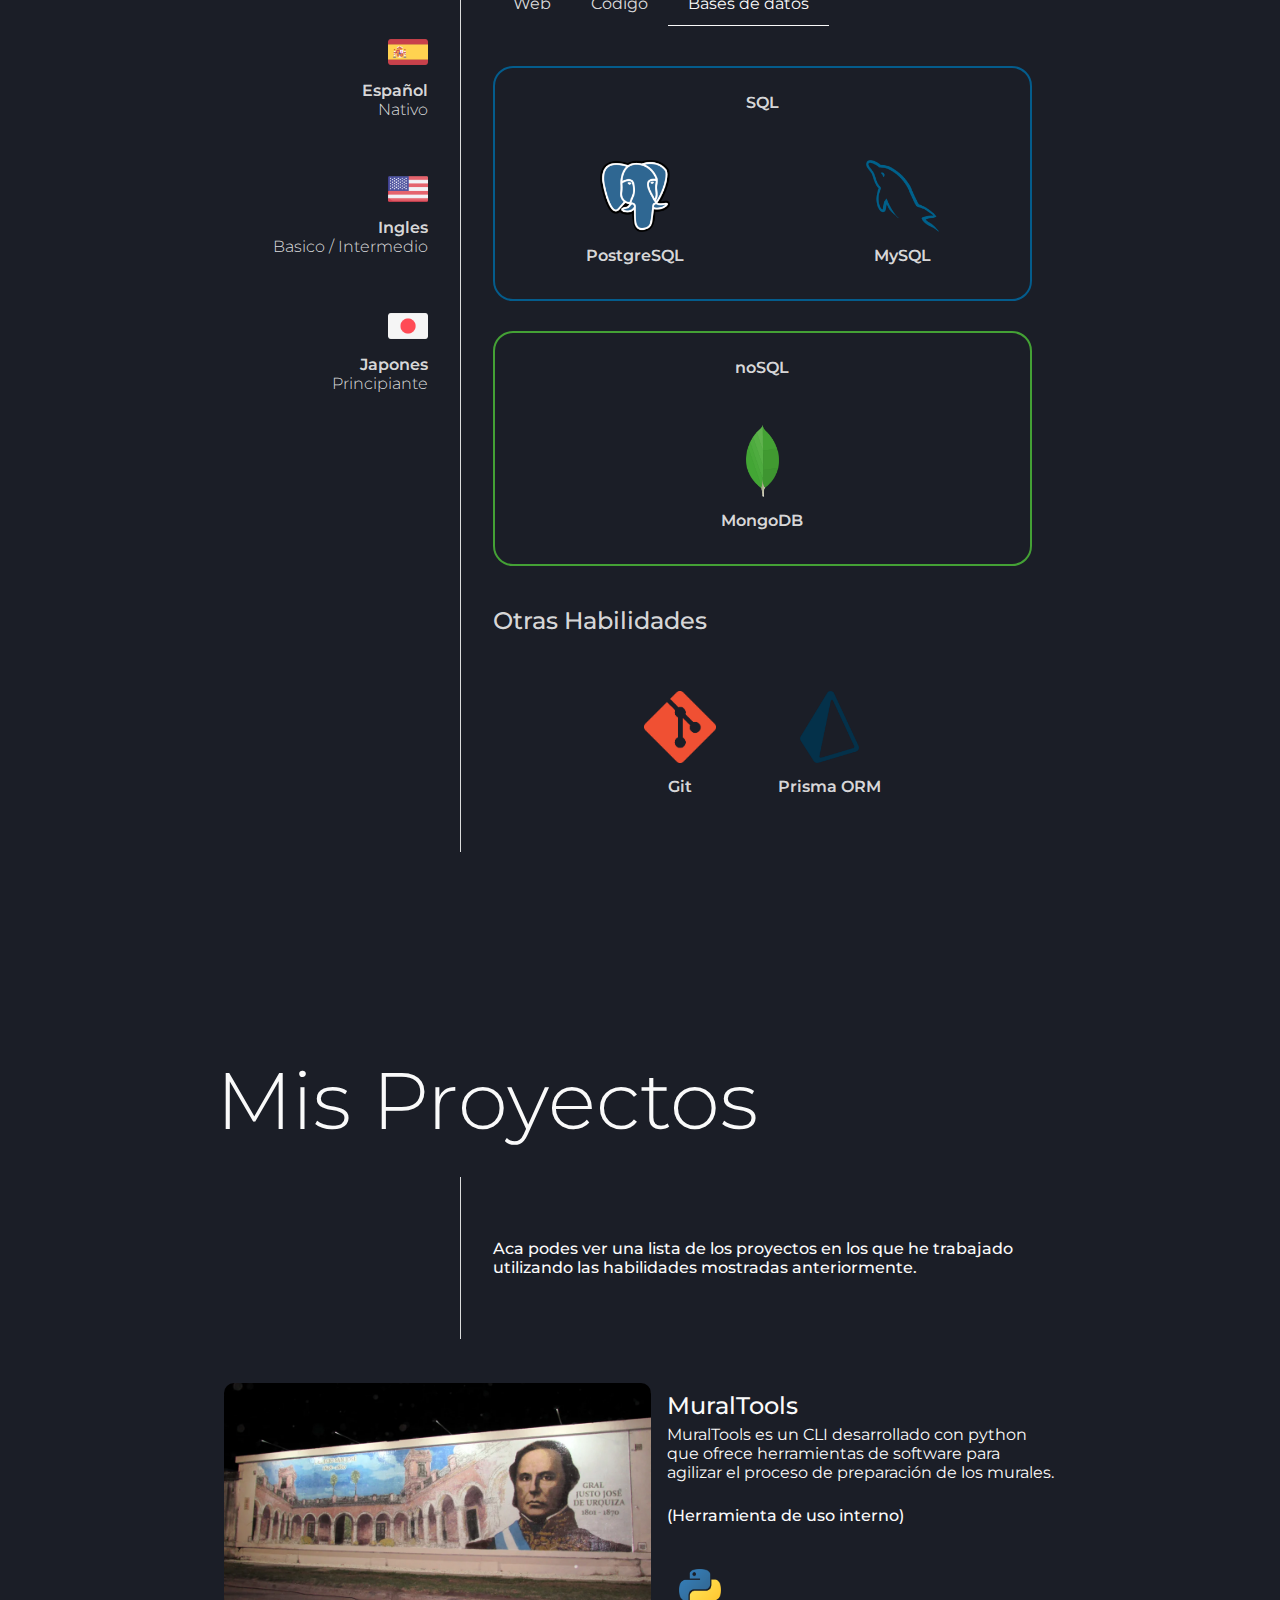
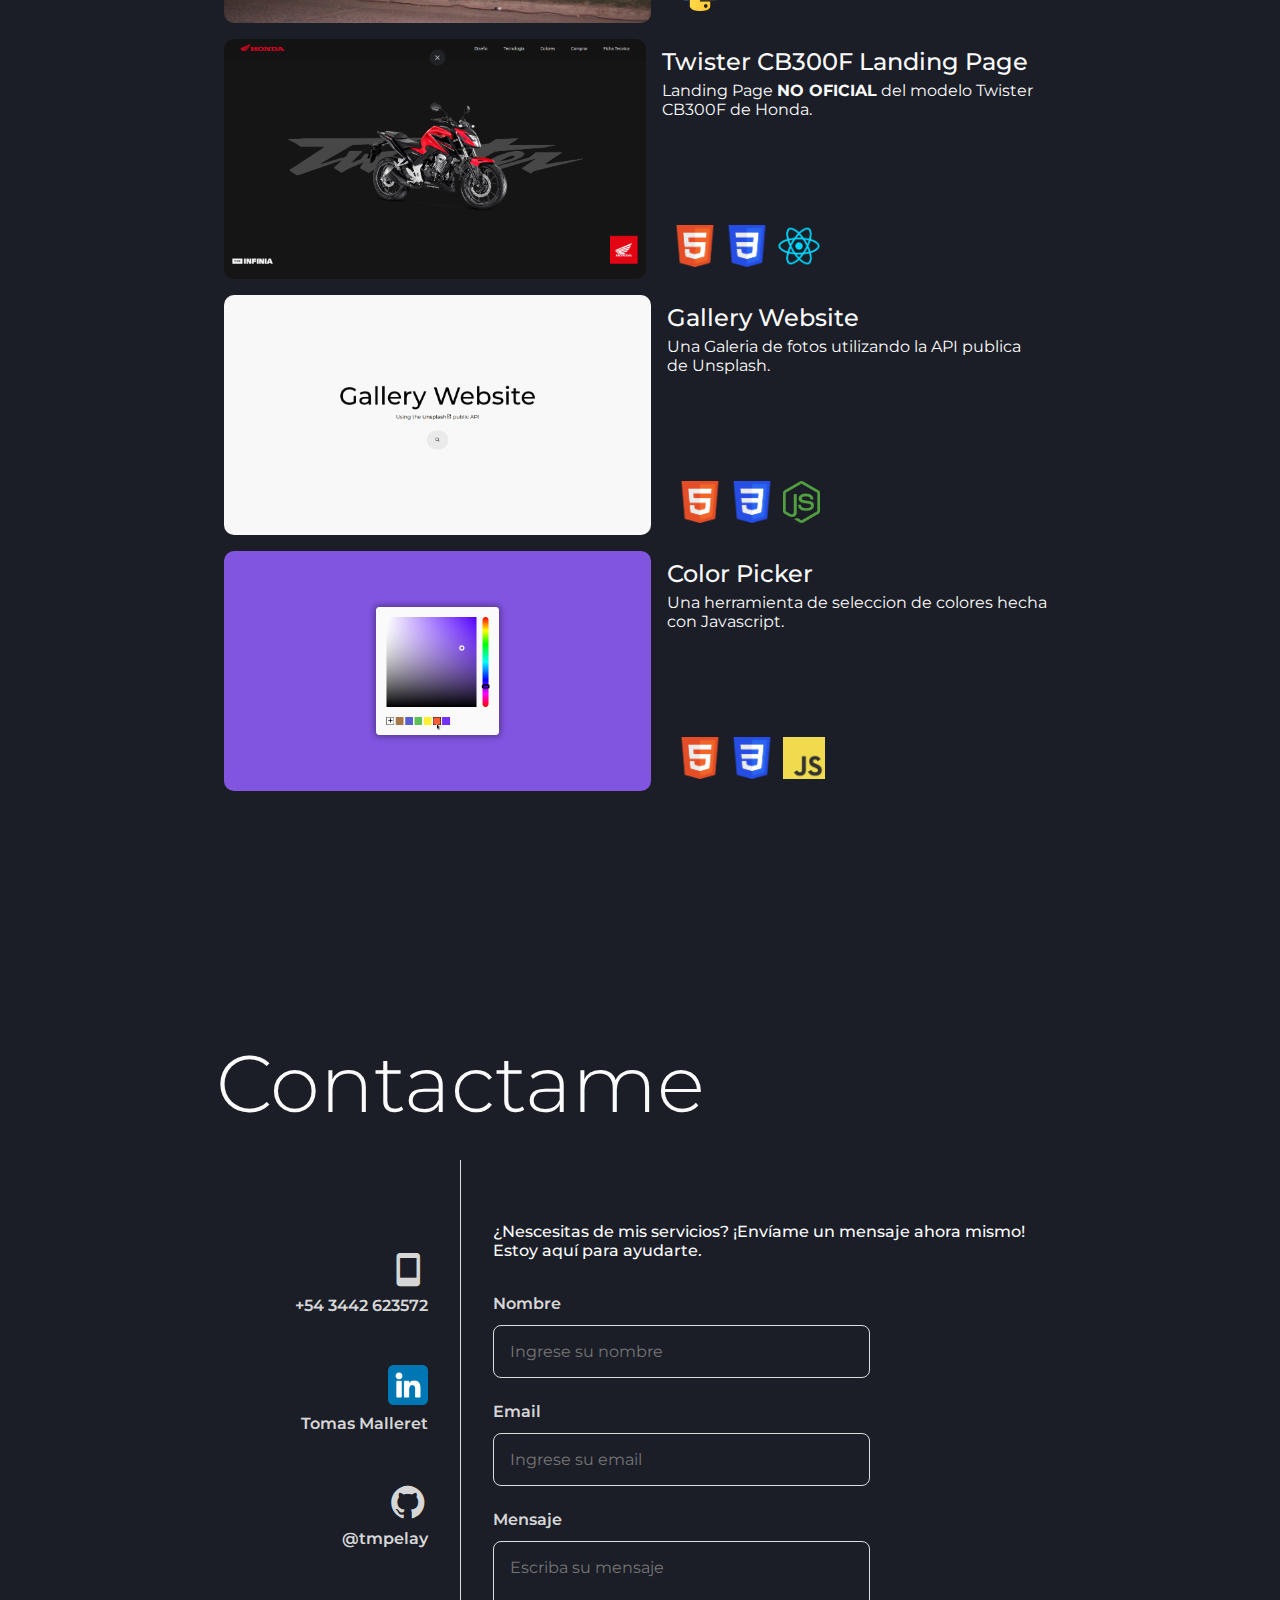
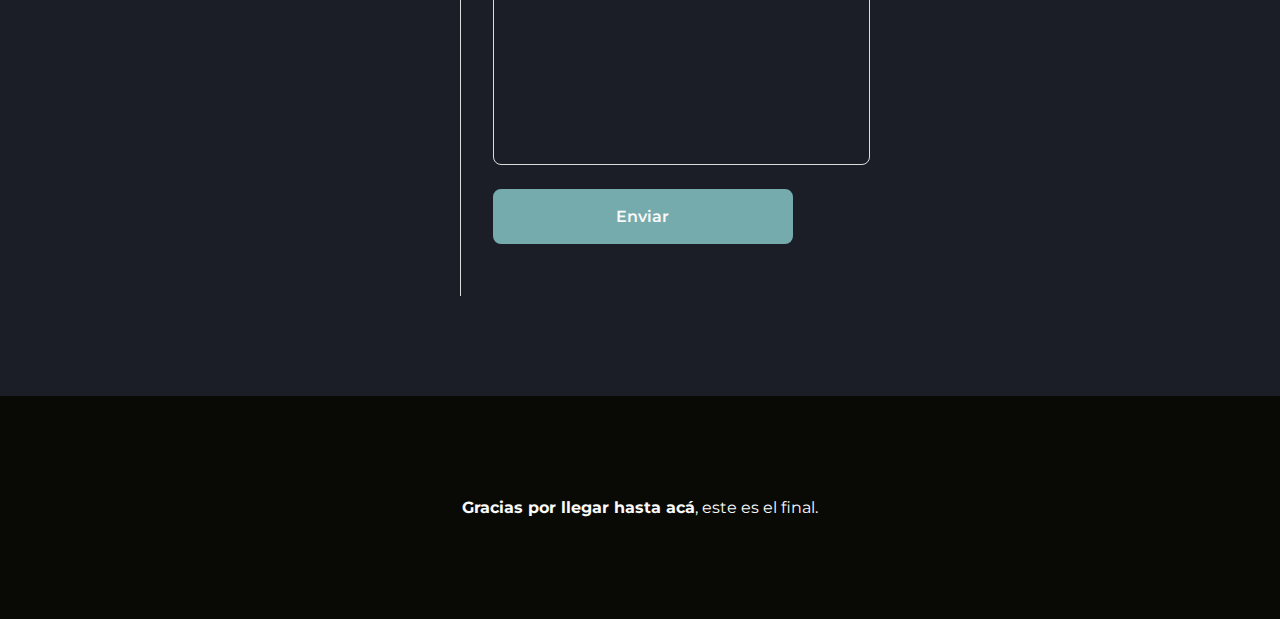
==== commit 4f535c2c: "MuralTools project" ====
--- a/index.html
+++ b/index.html
@@ -384,6 +384,26 @@
         </div>
       </div>
       <div class="section__projects">
+        <a href="https://github.com/tmpelay/mural-tools" target="_blank">
+          <div class="project__card">
+            <img src="assets/mural.jpeg" alt="TwisterWebsite" />
+            <div class="project__card-info">
+              <div class="project__card-wrapper">
+                <h3>MuralTools</h3>
+                <p>
+                  MuralTools es un CLI desarrollado con python que ofrece
+                  herramientas de software para agilizar el proceso de
+                  preparación de los murales.
+                </p>
+                <br />
+                <p class="important-text">(Herramienta de uso interno)</p>
+              </div>
+              <div class="project__card-skills">
+                <img src="assets/python-icon.png" alt="Python" />
+              </div>
+            </div>
+          </div>
+        </a>
         <a
           href="https://tmpelay.github.io/twister-cb300f-website/"
           target="_blank"
